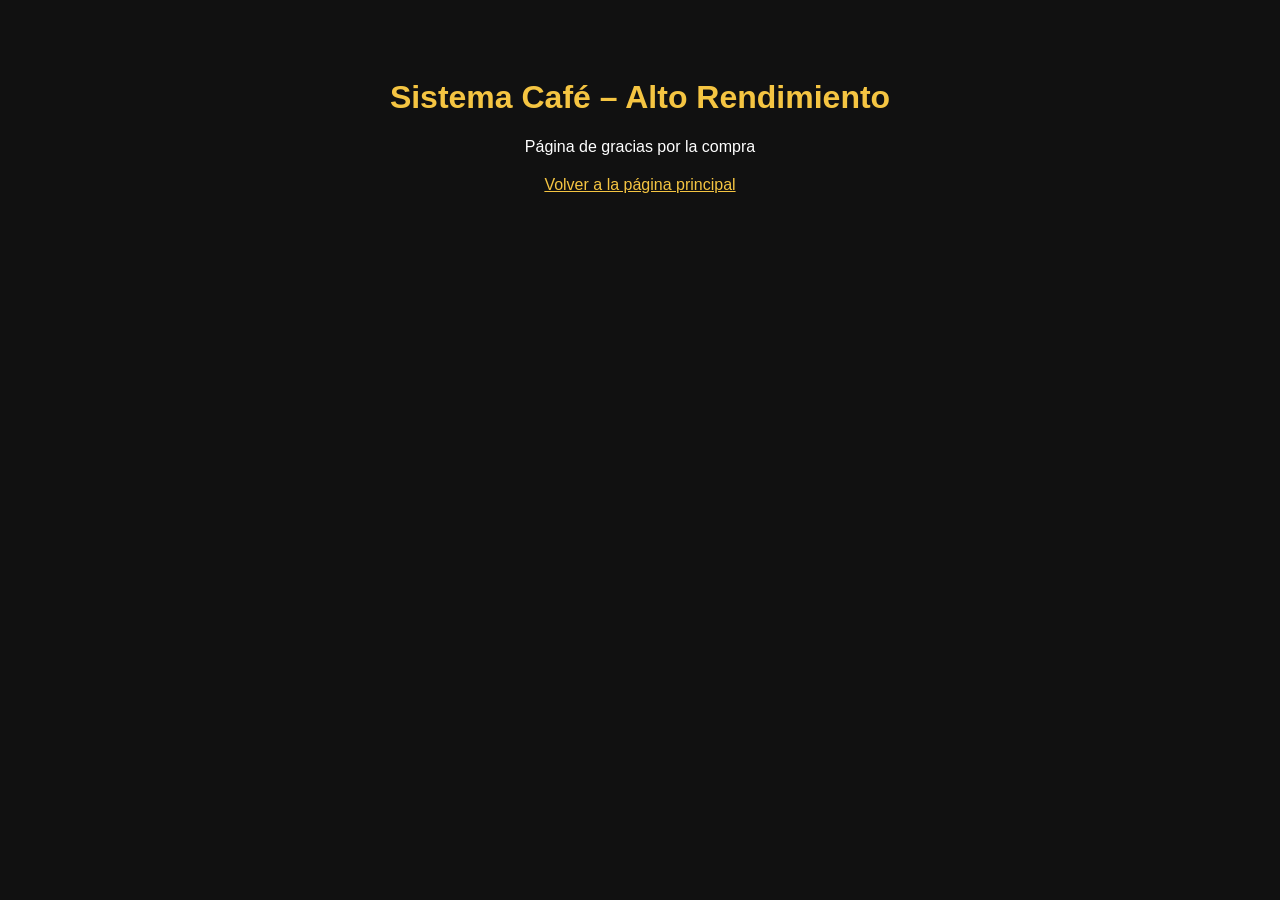
==== gracias/index.html @ 11a9e524 "Add files via upload" ====
<!DOCTYPE html>
<html lang="es">
<head>
<meta charset="UTF-8">
<title>Página de gracias por la compra</title>
<style>
body {
    font-family: Arial, sans-serif;
    background:#111;
    color:white;
    text-align:center;
    padding:50px;
}
h1 {
    color:#f5c542;
}
a {
    color:#f5c542;
    display:block;
    margin-top:20px;
}
</style>
</head>
<body>

<h1>Sistema Café – Alto Rendimiento</h1>
<p>Página de gracias por la compra</p>

<a href="/">Volver a la página principal</a>

</body>
</html>
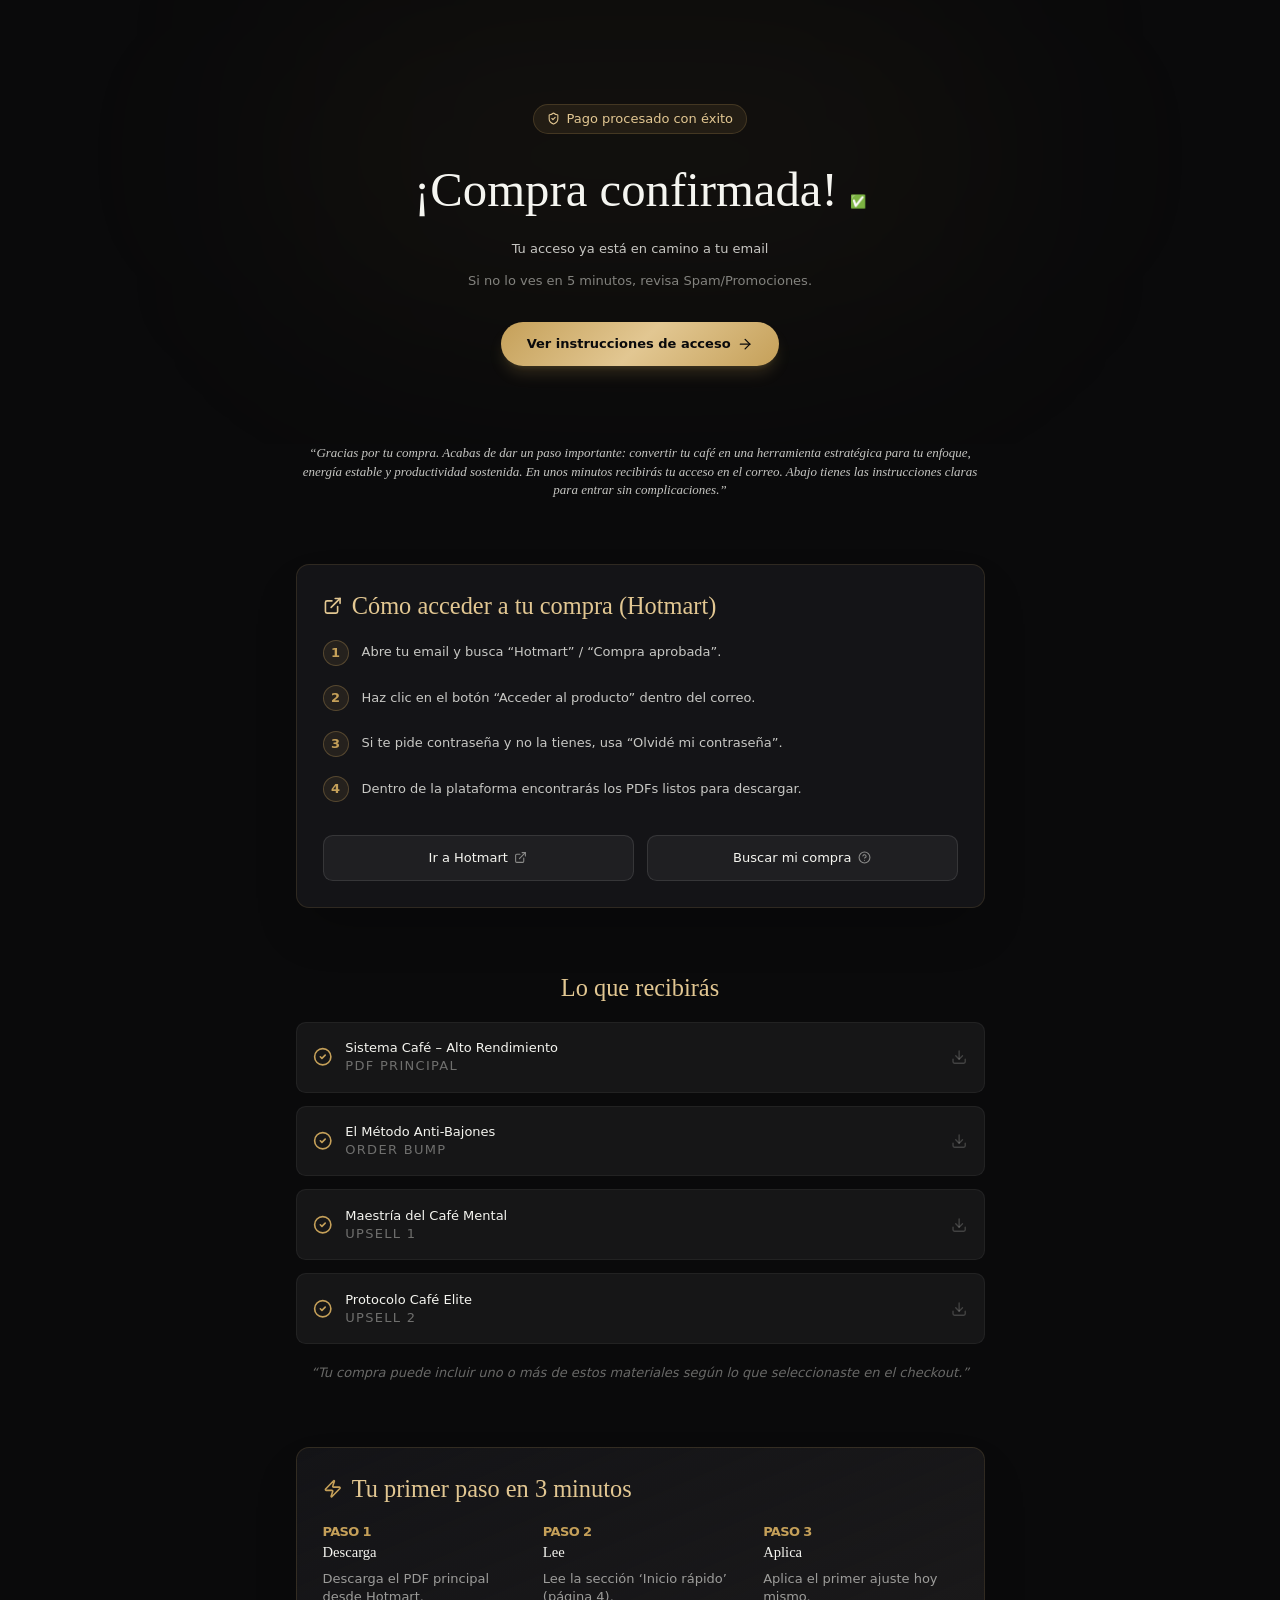
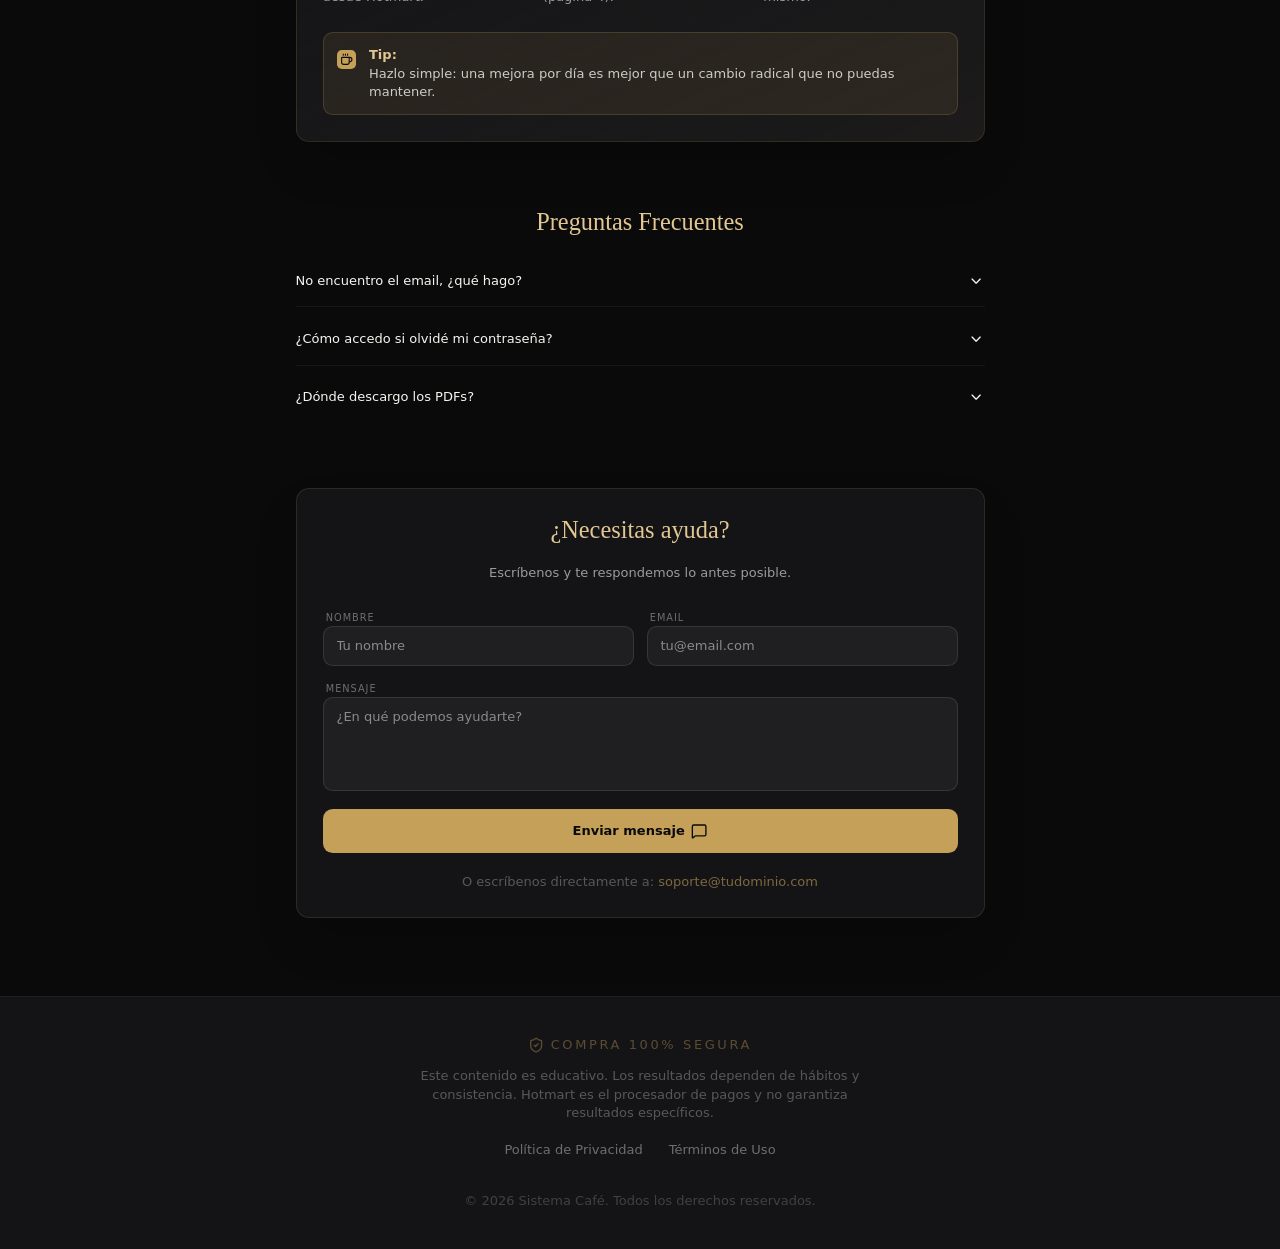
==== commit 151bcf7d: "Add files via upload" ====
--- a/gracias/index.html
+++ b/gracias/index.html
@@ -1,33 +1,21 @@
+<!DOCTYPE html>
+<!-- saved from url=(0039)https://thank-you-page-gold.vercel.app/ -->
+<html lang="es"><head><meta http-equiv="Content-Type" content="text/html; charset=UTF-8">
+    
+    <meta name="viewport" content="width=device-width, initial-scale=1.0">
+    <title>Gracias | Sistema Café</title>
+    <script type="module" crossorigin="" src="./assets/index.js"></script>
+    <link rel="stylesheet" crossorigin="" href="./assets/index.css">
+  <style id="atlite-style">
+            html, body, p, span, li, div, article, section {
+                font-size: 13px !important;
+                line-height: 140% !important;
+                font-family: inherit, sans-serif !important;
+            }
+        </style></head>
+  <body style="">
+    <div id="root"><div class="min-h-screen selection:bg-gold/30 selection:text-gold-light"><header class="relative pt-20 pb-16 md:pt-32 md:pb-24 overflow-hidden"><div class="absolute top-0 left-1/2 -translate-x-1/2 w-full max-w-4xl h-96 bg-gold/5 blur-[120px] rounded-full pointer-events-none"></div><div class="container mx-auto px-6 relative z-10 text-center"><div style="opacity: 1; transform: none;"><div class="inline-flex items-center gap-2 px-4 py-1.5 rounded-full bg-gold/10 border border-gold/20 text-gold-light text-sm font-medium mb-8"><svg xmlns="http://www.w3.org/2000/svg" width="24" height="24" viewBox="0 0 24 24" fill="none" stroke="currentColor" stroke-width="2" stroke-linecap="round" stroke-linejoin="round" class="lucide lucide-shield-check w-4 h-4" aria-hidden="true"><path d="M20 13c0 5-3.5 7.5-7.66 8.95a1 1 0 0 1-.67-.01C7.5 20.5 4 18 4 13V6a1 1 0 0 1 1-1c2 0 4.5-1.2 6.24-2.72a1.17 1.17 0 0 1 1.52 0C14.51 3.81 17 5 19 5a1 1 0 0 1 1 1z"></path><path d="m9 12 2 2 4-4"></path></svg>Pago procesado con éxito</div><h1 class="text-4xl md:text-6xl font-serif mb-6 leading-tight">¡Compra confirmada! <span class="text-gold-light">✅</span></h1><p class="text-xl md:text-2xl text-warm-white/80 mb-4 font-light max-w-2xl mx-auto">Tu acceso ya está en camino a tu email</p><p class="text-sm text-warm-white/50 mb-10">Si no lo ves en 5 minutos, revisa Spam/Promociones.</p><button class="gold-gradient text-dark font-bold px-8 py-4 rounded-full shadow-lg shadow-gold/20 hover:scale-105 transition-transform active:scale-95 flex items-center gap-2 mx-auto">Ver instrucciones de acceso<svg xmlns="http://www.w3.org/2000/svg" width="24" height="24" viewBox="0 0 24 24" fill="none" stroke="currentColor" stroke-width="2" stroke-linecap="round" stroke-linejoin="round" class="lucide lucide-arrow-right w-5 h-5" aria-hidden="true"><path d="M5 12h14"></path><path d="m12 5 7 7-7 7"></path></svg></button></div></div></header><main class="container mx-auto px-6 pb-24 space-y-20 max-w-4xl"><section class="text-center" style="opacity: 1;"><p class="text-lg md:text-xl text-warm-white/80 leading-relaxed italic font-serif">“Gracias por tu compra. Acabas de dar un paso importante: convertir tu café en una herramienta estratégica para tu enfoque, energía estable y productividad sostenida. En unos minutos recibirás tu acceso en el correo. Abajo tienes las instrucciones claras para entrar sin complicaciones.”</p></section><section id="acceso"><div class="bg-dark-card card-border rounded-2xl p-6 md:p-8 shadow-2xl "><h2 class="text-2xl md:text-3xl font-serif text-gold-light mb-6 flex items-center gap-3"><svg xmlns="http://www.w3.org/2000/svg" width="24" height="24" viewBox="0 0 24 24" fill="none" stroke="currentColor" stroke-width="2" stroke-linecap="round" stroke-linejoin="round" class="lucide lucide-external-link w-6 h-6" aria-hidden="true"><path d="M15 3h6v6"></path><path d="M10 14 21 3"></path><path d="M18 13v6a2 2 0 0 1-2 2H5a2 2 0 0 1-2-2V8a2 2 0 0 1 2-2h6"></path></svg>Cómo acceder a tu compra (Hotmart)</h2><div class="space-y-6 mb-10"><div class="flex gap-4"><div class="flex-shrink-0 w-8 h-8 rounded-full bg-gold/10 border border-gold/30 flex items-center justify-center text-gold font-bold text-sm">1</div><p class="text-warm-white/80 pt-1">Abre tu email y busca “Hotmart” / “Compra aprobada”.</p></div><div class="flex gap-4"><div class="flex-shrink-0 w-8 h-8 rounded-full bg-gold/10 border border-gold/30 flex items-center justify-center text-gold font-bold text-sm">2</div><p class="text-warm-white/80 pt-1">Haz clic en el botón “Acceder al producto” dentro del correo.</p></div><div class="flex gap-4"><div class="flex-shrink-0 w-8 h-8 rounded-full bg-gold/10 border border-gold/30 flex items-center justify-center text-gold font-bold text-sm">3</div><p class="text-warm-white/80 pt-1">Si te pide contraseña y no la tienes, usa “Olvidé mi contraseña”.</p></div><div class="flex gap-4"><div class="flex-shrink-0 w-8 h-8 rounded-full bg-gold/10 border border-gold/30 flex items-center justify-center text-gold font-bold text-sm">4</div><p class="text-warm-white/80 pt-1">Dentro de la plataforma encontrarás los PDFs listos para descargar.</p></div></div><div class="flex flex-col sm:flex-row gap-4"><a href="https://hotmart.com/" target="_blank" rel="noopener noreferrer" class="flex-1 bg-white/5 hover:bg-white/10 border border-white/10 py-4 rounded-xl text-center font-medium transition-colors flex items-center justify-center gap-2">Ir a Hotmart<svg xmlns="http://www.w3.org/2000/svg" width="24" height="24" viewBox="0 0 24 24" fill="none" stroke="currentColor" stroke-width="2" stroke-linecap="round" stroke-linejoin="round" class="lucide lucide-external-link w-4 h-4 opacity-50" aria-hidden="true"><path d="M15 3h6v6"></path><path d="M10 14 21 3"></path><path d="M18 13v6a2 2 0 0 1-2 2H5a2 2 0 0 1-2-2V8a2 2 0 0 1 2-2h6"></path></svg></a><a href="https://hotmart.com/es/support" target="_blank" rel="noopener noreferrer" class="flex-1 bg-white/5 hover:bg-white/10 border border-white/10 py-4 rounded-xl text-center font-medium transition-colors flex items-center justify-center gap-2">Buscar mi compra<svg xmlns="http://www.w3.org/2000/svg" width="24" height="24" viewBox="0 0 24 24" fill="none" stroke="currentColor" stroke-width="2" stroke-linecap="round" stroke-linejoin="round" class="lucide lucide-circle-question-mark w-4 h-4 opacity-50" aria-hidden="true"><circle cx="12" cy="12" r="10"></circle><path d="M9.09 9a3 3 0 0 1 5.83 1c0 2-3 3-3 3"></path><path d="M12 17h.01"></path></svg></a></div></div></section><section><h2 class="text-2xl md:text-3xl font-serif text-gold-light mb-6 text-center">Lo que recibirás</h2><div class="grid gap-4"><div class="flex items-center justify-between p-5 rounded-xl bg-white/5 border border-white/5" style="opacity: 0; transform: translateX(-20px);"><div class="flex items-center gap-4"><svg xmlns="http://www.w3.org/2000/svg" width="24" height="24" viewBox="0 0 24 24" fill="none" stroke="currentColor" stroke-width="2" stroke-linecap="round" stroke-linejoin="round" class="lucide lucide-circle-check w-6 h-6 text-gold" aria-hidden="true"><circle cx="12" cy="12" r="10"></circle><path d="m9 12 2 2 4-4"></path></svg><div><h4 class="font-medium">Sistema Café – Alto Rendimiento</h4><span class="text-xs text-warm-white/40 uppercase tracking-widest">PDF Principal</span></div></div><svg xmlns="http://www.w3.org/2000/svg" width="24" height="24" viewBox="0 0 24 24" fill="none" stroke="currentColor" stroke-width="2" stroke-linecap="round" stroke-linejoin="round" class="lucide lucide-download w-5 h-5 text-warm-white/20" aria-hidden="true"><path d="M12 15V3"></path><path d="M21 15v4a2 2 0 0 1-2 2H5a2 2 0 0 1-2-2v-4"></path><path d="m7 10 5 5 5-5"></path></svg></div><div class="flex items-center justify-between p-5 rounded-xl bg-white/5 border border-white/5" style="opacity: 0; transform: translateX(-20px);"><div class="flex items-center gap-4"><svg xmlns="http://www.w3.org/2000/svg" width="24" height="24" viewBox="0 0 24 24" fill="none" stroke="currentColor" stroke-width="2" stroke-linecap="round" stroke-linejoin="round" class="lucide lucide-circle-check w-6 h-6 text-gold" aria-hidden="true"><circle cx="12" cy="12" r="10"></circle><path d="m9 12 2 2 4-4"></path></svg><div><h4 class="font-medium">El Método Anti-Bajones</h4><span class="text-xs text-warm-white/40 uppercase tracking-widest">Order Bump</span></div></div><svg xmlns="http://www.w3.org/2000/svg" width="24" height="24" viewBox="0 0 24 24" fill="none" stroke="currentColor" stroke-width="2" stroke-linecap="round" stroke-linejoin="round" class="lucide lucide-download w-5 h-5 text-warm-white/20" aria-hidden="true"><path d="M12 15V3"></path><path d="M21 15v4a2 2 0 0 1-2 2H5a2 2 0 0 1-2-2v-4"></path><path d="m7 10 5 5 5-5"></path></svg></div><div class="flex items-center justify-between p-5 rounded-xl bg-white/5 border border-white/5" style="opacity: 0; transform: translateX(-20px);"><div class="flex items-center gap-4"><svg xmlns="http://www.w3.org/2000/svg" width="24" height="24" viewBox="0 0 24 24" fill="none" stroke="currentColor" stroke-width="2" stroke-linecap="round" stroke-linejoin="round" class="lucide lucide-circle-check w-6 h-6 text-gold" aria-hidden="true"><circle cx="12" cy="12" r="10"></circle><path d="m9 12 2 2 4-4"></path></svg><div><h4 class="font-medium">Maestría del Café Mental</h4><span class="text-xs text-warm-white/40 uppercase tracking-widest">Upsell 1</span></div></div><svg xmlns="http://www.w3.org/2000/svg" width="24" height="24" viewBox="0 0 24 24" fill="none" stroke="currentColor" stroke-width="2" stroke-linecap="round" stroke-linejoin="round" class="lucide lucide-download w-5 h-5 text-warm-white/20" aria-hidden="true"><path d="M12 15V3"></path><path d="M21 15v4a2 2 0 0 1-2 2H5a2 2 0 0 1-2-2v-4"></path><path d="m7 10 5 5 5-5"></path></svg></div><div class="flex items-center justify-between p-5 rounded-xl bg-white/5 border border-white/5" style="opacity: 0; transform: translateX(-20px);"><div class="flex items-center gap-4"><svg xmlns="http://www.w3.org/2000/svg" width="24" height="24" viewBox="0 0 24 24" fill="none" stroke="currentColor" stroke-width="2" stroke-linecap="round" stroke-linejoin="round" class="lucide lucide-circle-check w-6 h-6 text-gold" aria-hidden="true"><circle cx="12" cy="12" r="10"></circle><path d="m9 12 2 2 4-4"></path></svg><div><h4 class="font-medium">Protocolo Café Elite</h4><span class="text-xs text-warm-white/40 uppercase tracking-widest">Upsell 2</span></div></div><svg xmlns="http://www.w3.org/2000/svg" width="24" height="24" viewBox="0 0 24 24" fill="none" stroke="currentColor" stroke-width="2" stroke-linecap="round" stroke-linejoin="round" class="lucide lucide-download w-5 h-5 text-warm-white/20" aria-hidden="true"><path d="M12 15V3"></path><path d="M21 15v4a2 2 0 0 1-2 2H5a2 2 0 0 1-2-2v-4"></path><path d="m7 10 5 5 5-5"></path></svg></div></div><p class="mt-6 text-center text-sm text-warm-white/40 italic">“Tu compra puede incluir uno o más de estos materiales según lo que seleccionaste en el checkout.”</p></section><section><div class="bg-dark-card card-border rounded-2xl p-6 md:p-8 shadow-2xl border-gold/30 bg-gradient-to-br from-dark-card to-gold/5"><h2 class="text-2xl md:text-3xl font-serif text-gold-light mb-6 flex items-center gap-3"><svg xmlns="http://www.w3.org/2000/svg" width="24" height="24" viewBox="0 0 24 24" fill="none" stroke="currentColor" stroke-width="2" stroke-linecap="round" stroke-linejoin="round" class="lucide lucide-zap w-6 h-6 text-gold" aria-hidden="true"><path d="M4 14a1 1 0 0 1-.78-1.63l9.9-10.2a.5.5 0 0 1 .86.46l-1.92 6.02A1 1 0 0 0 13 10h7a1 1 0 0 1 .78 1.63l-9.9 10.2a.5.5 0 0 1-.86-.46l1.92-6.02A1 1 0 0 0 11 14z"></path></svg>Tu primer paso en 3 minutos</h2><div class="grid md:grid-cols-3 gap-8 mb-8"><div class="space-y-2"><span class="text-gold text-xs font-bold uppercase tracking-tighter">Paso 1</span><h4 class="text-lg font-serif">Descarga</h4><p class="text-sm text-warm-white/60 leading-relaxed">Descarga el PDF principal desde Hotmart.</p></div><div class="space-y-2"><span class="text-gold text-xs font-bold uppercase tracking-tighter">Paso 2</span><h4 class="text-lg font-serif">Lee</h4><p class="text-sm text-warm-white/60 leading-relaxed">Lee la sección ‘Inicio rápido’ (página 4).</p></div><div class="space-y-2"><span class="text-gold text-xs font-bold uppercase tracking-tighter">Paso 3</span><h4 class="text-lg font-serif">Aplica</h4><p class="text-sm text-warm-white/60 leading-relaxed">Aplica el primer ajuste hoy mismo.</p></div></div><div class="bg-gold/10 border border-gold/20 p-4 rounded-xl flex gap-4 items-start"><div class="bg-gold text-dark p-1 rounded-md mt-1"><svg xmlns="http://www.w3.org/2000/svg" width="24" height="24" viewBox="0 0 24 24" fill="none" stroke="currentColor" stroke-width="2" stroke-linecap="round" stroke-linejoin="round" class="lucide lucide-coffee w-4 h-4" aria-hidden="true"><path d="M10 2v2"></path><path d="M14 2v2"></path><path d="M16 8a1 1 0 0 1 1 1v8a4 4 0 0 1-4 4H7a4 4 0 0 1-4-4V9a1 1 0 0 1 1-1h14a4 4 0 1 1 0 8h-1"></path><path d="M6 2v2"></path></svg></div><div><span class="font-bold text-gold-light text-sm">Tip:</span><p class="text-sm text-warm-white/80">Hazlo simple: una mejora por día es mejor que un cambio radical que no puedas mantener.</p></div></div></div></section><section><h2 class="text-2xl md:text-3xl font-serif text-gold-light mb-6 text-center">Preguntas Frecuentes</h2><div class="space-y-2"><div class="border-b border-white/5 last:border-0"><button class="w-full py-5 flex justify-between items-center text-left hover:text-gold transition-colors"><span class="font-medium pr-4">No encuentro el email, ¿qué hago?</span><svg xmlns="http://www.w3.org/2000/svg" width="24" height="24" viewBox="0 0 24 24" fill="none" stroke="currentColor" stroke-width="2" stroke-linecap="round" stroke-linejoin="round" class="lucide lucide-chevron-down w-5 h-5 transition-transform duration-300" aria-hidden="true"><path d="m6 9 6 6 6-6"></path></svg></button></div><div class="border-b border-white/5 last:border-0"><button class="w-full py-5 flex justify-between items-center text-left hover:text-gold transition-colors"><span class="font-medium pr-4">¿Cómo accedo si olvidé mi contraseña?</span><svg xmlns="http://www.w3.org/2000/svg" width="24" height="24" viewBox="0 0 24 24" fill="none" stroke="currentColor" stroke-width="2" stroke-linecap="round" stroke-linejoin="round" class="lucide lucide-chevron-down w-5 h-5 transition-transform duration-300" aria-hidden="true"><path d="m6 9 6 6 6-6"></path></svg></button></div><div class="border-b border-white/5 last:border-0"><button class="w-full py-5 flex justify-between items-center text-left hover:text-gold transition-colors"><span class="font-medium pr-4">¿Dónde descargo los PDFs?</span><svg xmlns="http://www.w3.org/2000/svg" width="24" height="24" viewBox="0 0 24 24" fill="none" stroke="currentColor" stroke-width="2" stroke-linecap="round" stroke-linejoin="round" class="lucide lucide-chevron-down w-5 h-5 transition-transform duration-300" aria-hidden="true"><path d="m6 9 6 6 6-6"></path></svg></button></div></div></section><section><div class="bg-dark-card card-border rounded-2xl p-6 md:p-8 shadow-2xl "><div class="text-center mb-8"><h2 class="text-2xl md:text-3xl font-serif text-gold-light mb-6 ">¿Necesitas ayuda?</h2><p class="text-warm-white/60">Escríbenos y te respondemos lo antes posible.</p></div><form class="space-y-4"><div class="grid sm:grid-cols-2 gap-4"><div class="space-y-2"><label class="text-xs uppercase tracking-widest text-warm-white/40 ml-1">Nombre</label><input required="" placeholder="Tu nombre" class="w-full bg-white/5 border border-white/10 rounded-xl px-4 py-3 focus:outline-none focus:border-gold/50 transition-colors" type="text"></div><div class="space-y-2"><label class="text-xs uppercase tracking-widest text-warm-white/40 ml-1">Email</label><input required="" placeholder="tu@email.com" class="w-full bg-white/5 border border-white/10 rounded-xl px-4 py-3 focus:outline-none focus:border-gold/50 transition-colors" type="email"></div></div><div class="space-y-2"><label class="text-xs uppercase tracking-widest text-warm-white/40 ml-1">Mensaje</label><textarea required="" rows="4" placeholder="¿En qué podemos ayudarte?" class="w-full bg-white/5 border border-white/10 rounded-xl px-4 py-3 focus:outline-none focus:border-gold/50 transition-colors resize-none"></textarea></div><button class="w-full bg-gold hover:bg-gold-light text-dark font-bold py-4 rounded-xl transition-all disabled:opacity-50 flex items-center justify-center gap-2">Enviar mensaje<svg xmlns="http://www.w3.org/2000/svg" width="24" height="24" viewBox="0 0 24 24" fill="none" stroke="currentColor" stroke-width="2" stroke-linecap="round" stroke-linejoin="round" class="lucide lucide-message-square w-5 h-5" aria-hidden="true"><path d="M22 17a2 2 0 0 1-2 2H6.828a2 2 0 0 0-1.414.586l-2.202 2.202A.71.71 0 0 1 2 21.286V5a2 2 0 0 1 2-2h16a2 2 0 0 1 2 2z"></path></svg></button><p class="text-center text-xs text-warm-white/30 pt-2">O escríbenos directamente a: <span class="text-gold/60">soporte@tudominio.com</span></p></form></div></section></main><footer class="bg-dark-card border-t border-white/5 py-12"><div class="container mx-auto px-6 text-center space-y-6"><div class="flex items-center justify-center gap-2 text-gold/40 mb-4"><svg xmlns="http://www.w3.org/2000/svg" width="24" height="24" viewBox="0 0 24 24" fill="none" stroke="currentColor" stroke-width="2" stroke-linecap="round" stroke-linejoin="round" class="lucide lucide-shield-check w-5 h-5" aria-hidden="true"><path d="M20 13c0 5-3.5 7.5-7.66 8.95a1 1 0 0 1-.67-.01C7.5 20.5 4 18 4 13V6a1 1 0 0 1 1-1c2 0 4.5-1.2 6.24-2.72a1.17 1.17 0 0 1 1.52 0C14.51 3.81 17 5 19 5a1 1 0 0 1 1 1z"></path><path d="m9 12 2 2 4-4"></path></svg><span class="text-xs uppercase tracking-[0.2em] font-medium">Compra 100% Segura</span></div><p class="text-xs text-warm-white/30 max-w-xl mx-auto leading-relaxed">Este contenido es educativo. Los resultados dependen de hábitos y consistencia. Hotmart es el procesador de pagos y no garantiza resultados específicos.</p><div class="flex justify-center gap-8 text-xs font-medium text-warm-white/40"><a href="https://thank-you-page-gold.vercel.app/#" class="hover:text-gold transition-colors">Política de Privacidad</a><a href="https://thank-you-page-gold.vercel.app/#" class="hover:text-gold transition-colors">Términos de Uso</a></div><p class="text-[10px] text-warm-white/20 pt-4">© 2026 Sistema Café. Todos los derechos reservados.</p></div></footer></div></div>
+  
 
-<!DOCTYPE html>
-<html lang="es">
-<head>
-<meta charset="UTF-8">
-<title>Página de gracias por la compra</title>
-<style>
-body {
-    font-family: Arial, sans-serif;
-    background:#111;
-    color:white;
-    text-align:center;
-    padding:50px;
-}
-h1 {
-    color:#f5c542;
-}
-a {
-    color:#f5c542;
-    display:block;
-    margin-top:20px;
-}
-</style>
-</head>
-<body>
 
-<h1>Sistema Café – Alto Rendimiento</h1>
-<p>Página de gracias por la compra</p>
-
-<a href="/">Volver a la página principal</a>
-
-</body>
-</html>
+</body></html>
--- a/gracias/assets/index.css
+++ b/gracias/assets/index.css
@@ -0,0 +1 @@
+/*! tailwindcss v4.2.1 | MIT License | https://tailwindcss.com */@layer properties{@supports (((-webkit-hyphens:none)) and (not (margin-trim:inline))) or ((-moz-orient:inline) and (not (color:rgb(from red r g b)))){*,:before,:after,::backdrop{--tw-translate-x:0;--tw-translate-y:0;--tw-translate-z:0;--tw-space-y-reverse:0;--tw-border-style:solid;--tw-gradient-position:initial;--tw-gradient-from:#0000;--tw-gradient-via:#0000;--tw-gradient-to:#0000;--tw-gradient-stops:initial;--tw-gradient-via-stops:initial;--tw-gradient-from-position:0%;--tw-gradient-via-position:50%;--tw-gradient-to-position:100%;--tw-leading:initial;--tw-font-weight:initial;--tw-tracking:initial;--tw-shadow:0 0 #0000;--tw-shadow-color:initial;--tw-shadow-alpha:100%;--tw-inset-shadow:0 0 #0000;--tw-inset-shadow-color:initial;--tw-inset-shadow-alpha:100%;--tw-ring-color:initial;--tw-ring-shadow:0 0 #0000;--tw-inset-ring-color:initial;--tw-inset-ring-shadow:0 0 #0000;--tw-ring-inset:initial;--tw-ring-offset-width:0px;--tw-ring-offset-color:#fff;--tw-ring-offset-shadow:0 0 #0000;--tw-blur:initial;--tw-brightness:initial;--tw-contrast:initial;--tw-grayscale:initial;--tw-hue-rotate:initial;--tw-invert:initial;--tw-opacity:initial;--tw-saturate:initial;--tw-sepia:initial;--tw-drop-shadow:initial;--tw-drop-shadow-color:initial;--tw-drop-shadow-alpha:100%;--tw-drop-shadow-size:initial;--tw-backdrop-blur:initial;--tw-backdrop-brightness:initial;--tw-backdrop-contrast:initial;--tw-backdrop-grayscale:initial;--tw-backdrop-hue-rotate:initial;--tw-backdrop-invert:initial;--tw-backdrop-opacity:initial;--tw-backdrop-saturate:initial;--tw-backdrop-sepia:initial;--tw-duration:initial;--tw-scale-x:1;--tw-scale-y:1;--tw-scale-z:1}}}@layer theme{:root,:host{--font-sans:"ui-sans-serif", "system-ui", "-apple-system", "BlinkMacSystemFont", "Segoe UI", "Roboto", "Helvetica Neue", "Arial", "Noto Sans", sans-serif;--font-serif:"ui-serif", "Georgia", "Cambria", "Times New Roman", "Times", serif;--font-mono:ui-monospace, SFMono-Regular, Menlo, Monaco, Consolas, "Liberation Mono", "Courier New", monospace;--color-white:#fff;--spacing:.25rem;--container-xl:36rem;--container-2xl:42rem;--container-4xl:56rem;--text-xs:.75rem;--text-xs--line-height:calc(1 / .75);--text-sm:.875rem;--text-sm--line-height:calc(1.25 / .875);--text-lg:1.125rem;--text-lg--line-height:calc(1.75 / 1.125);--text-xl:1.25rem;--text-xl--line-height:calc(1.75 / 1.25);--text-2xl:1.5rem;--text-2xl--line-height:calc(2 / 1.5);--text-3xl:1.875rem;--text-3xl--line-height: 1.2 ;--text-4xl:2.25rem;--text-4xl--line-height:calc(2.5 / 2.25);--text-6xl:3.75rem;--text-6xl--line-height:1;--font-weight-light:300;--font-weight-medium:500;--font-weight-bold:700;--tracking-tighter:-.05em;--tracking-widest:.1em;--leading-tight:1.25;--leading-relaxed:1.625;--radius-md:.375rem;--radius-xl:.75rem;--radius-2xl:1rem;--blur-xl:24px;--default-transition-duration:.15s;--default-transition-timing-function:cubic-bezier(.4, 0, .2, 1);--default-font-family:var(--font-sans);--default-mono-font-family:var(--font-mono);--color-gold:#c5a059;--color-gold-light:#e2c792;--color-dark:#0a0a0b;--color-dark-card:#141417;--color-warm-white:#f5f5f0}}@layer base{*,:after,:before,::backdrop{box-sizing:border-box;border:0 solid;margin:0;padding:0}::file-selector-button{box-sizing:border-box;border:0 solid;margin:0;padding:0}html,:host{-webkit-text-size-adjust:100%;-moz-tab-size:4;tab-size:4;line-height:1.5;font-family:var(--default-font-family,ui-sans-serif, system-ui, sans-serif, "Apple Color Emoji", "Segoe UI Emoji", "Segoe UI Symbol", "Noto Color Emoji");font-feature-settings:var(--default-font-feature-settings,normal);font-variation-settings:var(--default-font-variation-settings,normal);-webkit-tap-highlight-color:transparent}hr{height:0;color:inherit;border-top-width:1px}abbr:where([title]){-webkit-text-decoration:underline dotted;text-decoration:underline dotted}h1,h2,h3,h4,h5,h6{font-size:inherit;font-weight:inherit}a{color:inherit;-webkit-text-decoration:inherit;text-decoration:inherit}b,strong{font-weight:bolder}code,kbd,samp,pre{font-family:var(--default-mono-font-family,ui-monospace, SFMono-Regular, Menlo, Monaco, Consolas, "Liberation Mono", "Courier New", monospace);font-feature-settings:var(--default-mono-font-feature-settings,normal);font-variation-settings:var(--default-mono-font-variation-settings,normal);font-size:1em}small{font-size:80%}sub,sup{vertical-align:baseline;font-size:75%;line-height:0;position:relative}sub{bottom:-.25em}sup{top:-.5em}table{text-indent:0;border-color:inherit;border-collapse:collapse}:-moz-focusring{outline:auto}progress{vertical-align:baseline}summary{display:list-item}ol,ul,menu{list-style:none}img,svg,video,canvas,audio,iframe,embed,object{vertical-align:middle;display:block}img,video{max-width:100%;height:auto}button,input,select,optgroup,textarea{font:inherit;font-feature-settings:inherit;font-variation-settings:inherit;letter-spacing:inherit;color:inherit;opacity:1;background-color:#0000;border-radius:0}::file-selector-button{font:inherit;font-feature-settings:inherit;font-variation-settings:inherit;letter-spacing:inherit;color:inherit;opacity:1;background-color:#0000;border-radius:0}:where(select:is([multiple],[size])) optgroup{font-weight:bolder}:where(select:is([multiple],[size])) optgroup option{padding-inline-start:20px}::file-selector-button{margin-inline-end:4px}::placeholder{opacity:1}@supports (not ((-webkit-appearance:-apple-pay-button))) or (contain-intrinsic-size:1px){::placeholder{color:currentColor}@supports (color:color-mix(in lab,red,red)){::placeholder{color:color-mix(in oklab,currentcolor 50%,transparent)}}}textarea{resize:vertical}::-webkit-search-decoration{-webkit-appearance:none}::-webkit-date-and-time-value{min-height:1lh;text-align:inherit}::-webkit-datetime-edit{display:inline-flex}::-webkit-datetime-edit-fields-wrapper{padding:0}::-webkit-datetime-edit{padding-block:0}::-webkit-datetime-edit-year-field{padding-block:0}::-webkit-datetime-edit-month-field{padding-block:0}::-webkit-datetime-edit-day-field{padding-block:0}::-webkit-datetime-edit-hour-field{padding-block:0}::-webkit-datetime-edit-minute-field{padding-block:0}::-webkit-datetime-edit-second-field{padding-block:0}::-webkit-datetime-edit-millisecond-field{padding-block:0}::-webkit-datetime-edit-meridiem-field{padding-block:0}::-webkit-calendar-picker-indicator{line-height:1}:-moz-ui-invalid{box-shadow:none}button,input:where([type=button],[type=reset],[type=submit]){-webkit-appearance:button;-moz-appearance:button;appearance:button}::file-selector-button{-webkit-appearance:button;-moz-appearance:button;appearance:button}::-webkit-inner-spin-button{height:auto}::-webkit-outer-spin-button{height:auto}[hidden]:where(:not([hidden=until-found])){display:none!important}body{background-color:var(--color-dark);font-family:var(--font-sans);color:var(--color-warm-white);-webkit-font-smoothing:antialiased;-moz-osx-font-smoothing:grayscale}}@layer components;@layer utilities{.pointer-events-none{pointer-events:none}.absolute{position:absolute}.fixed{position:fixed}.relative{position:relative}.top-0{top:calc(var(--spacing) * 0)}.right-0{right:calc(var(--spacing) * 0)}.bottom-0{bottom:calc(var(--spacing) * 0)}.left-0{left:calc(var(--spacing) * 0)}.left-1\/2{left:50%}.z-10{z-index:10}.z-50{z-index:50}.container{width:100%}@media(min-width:40rem){.container{max-width:40rem}}@media(min-width:48rem){.container{max-width:48rem}}@media(min-width:64rem){.container{max-width:64rem}}@media(min-width:80rem){.container{max-width:80rem}}@media(min-width:96rem){.container{max-width:96rem}}.mx-auto{margin-inline:auto}.mt-1{margin-top:calc(var(--spacing) * 1)}.mt-6{margin-top:calc(var(--spacing) * 6)}.mb-2{margin-bottom:calc(var(--spacing) * 2)}.mb-4{margin-bottom:calc(var(--spacing) * 4)}.mb-6{margin-bottom:calc(var(--spacing) * 6)}.mb-8{margin-bottom:calc(var(--spacing) * 8)}.mb-10{margin-bottom:calc(var(--spacing) * 10)}.ml-1{margin-left:calc(var(--spacing) * 1)}.flex{display:flex}.grid{display:grid}.inline-flex{display:inline-flex}.h-4{height:calc(var(--spacing) * 4)}.h-5{height:calc(var(--spacing) * 5)}.h-6{height:calc(var(--spacing) * 6)}.h-8{height:calc(var(--spacing) * 8)}.h-16{height:calc(var(--spacing) * 16)}.h-96{height:calc(var(--spacing) * 96)}.min-h-screen{min-height:100vh}.w-4{width:calc(var(--spacing) * 4)}.w-5{width:calc(var(--spacing) * 5)}.w-6{width:calc(var(--spacing) * 6)}.w-8{width:calc(var(--spacing) * 8)}.w-16{width:calc(var(--spacing) * 16)}.w-full{width:100%}.max-w-2xl{max-width:var(--container-2xl)}.max-w-4xl{max-width:var(--container-4xl)}.max-w-xl{max-width:var(--container-xl)}.flex-1{flex:1}.flex-shrink-0{flex-shrink:0}.-translate-x-1\/2{--tw-translate-x: -50% ;translate:var(--tw-translate-x) var(--tw-translate-y)}.rotate-180{rotate:180deg}.resize-none{resize:none}.flex-col{flex-direction:column}.items-center{align-items:center}.items-start{align-items:flex-start}.justify-between{justify-content:space-between}.justify-center{justify-content:center}.gap-2{gap:calc(var(--spacing) * 2)}.gap-3{gap:calc(var(--spacing) * 3)}.gap-4{gap:calc(var(--spacing) * 4)}.gap-8{gap:calc(var(--spacing) * 8)}:where(.space-y-2>:not(:last-child)){--tw-space-y-reverse:0;margin-block-start:calc(calc(var(--spacing) * 2) * var(--tw-space-y-reverse));margin-block-end:calc(calc(var(--spacing) * 2) * calc(1 - var(--tw-space-y-reverse)))}:where(.space-y-4>:not(:last-child)){--tw-space-y-reverse:0;margin-block-start:calc(calc(var(--spacing) * 4) * var(--tw-space-y-reverse));margin-block-end:calc(calc(var(--spacing) * 4) * calc(1 - var(--tw-space-y-reverse)))}:where(.space-y-6>:not(:last-child)){--tw-space-y-reverse:0;margin-block-start:calc(calc(var(--spacing) * 6) * var(--tw-space-y-reverse));margin-block-end:calc(calc(var(--spacing) * 6) * calc(1 - var(--tw-space-y-reverse)))}:where(.space-y-20>:not(:last-child)){--tw-space-y-reverse:0;margin-block-start:calc(calc(var(--spacing) * 20) * var(--tw-space-y-reverse));margin-block-end:calc(calc(var(--spacing) * 20) * calc(1 - var(--tw-space-y-reverse)))}.overflow-hidden{overflow:hidden}.rounded-2xl{border-radius:var(--radius-2xl)}.rounded-full{border-radius:3.40282e38px}.rounded-md{border-radius:var(--radius-md)}.rounded-xl{border-radius:var(--radius-xl)}.border{border-style:var(--tw-border-style);border-width:1px}.border-t{border-top-style:var(--tw-border-style);border-top-width:1px}.border-b{border-bottom-style:var(--tw-border-style);border-bottom-width:1px}.border-gold\/20{border-color:#c5a05933}@supports (color:color-mix(in lab,red,red)){.border-gold\/20{border-color:color-mix(in oklab,var(--color-gold) 20%,transparent)}}.border-gold\/30{border-color:#c5a0594d}@supports (color:color-mix(in lab,red,red)){.border-gold\/30{border-color:color-mix(in oklab,var(--color-gold) 30%,transparent)}}.border-white\/5{border-color:#ffffff0d}@supports (color:color-mix(in lab,red,red)){.border-white\/5{border-color:color-mix(in oklab,var(--color-white) 5%,transparent)}}.border-white\/10{border-color:#ffffff1a}@supports (color:color-mix(in lab,red,red)){.border-white\/10{border-color:color-mix(in oklab,var(--color-white) 10%,transparent)}}.bg-dark-card{background-color:var(--color-dark-card)}.bg-dark-card\/90{background-color:#141417e6}@supports (color:color-mix(in lab,red,red)){.bg-dark-card\/90{background-color:color-mix(in oklab,var(--color-dark-card) 90%,transparent)}}.bg-gold{background-color:var(--color-gold)}.bg-gold\/5{background-color:#c5a0590d}@supports (color:color-mix(in lab,red,red)){.bg-gold\/5{background-color:color-mix(in oklab,var(--color-gold) 5%,transparent)}}.bg-gold\/10{background-color:#c5a0591a}@supports (color:color-mix(in lab,red,red)){.bg-gold\/10{background-color:color-mix(in oklab,var(--color-gold) 10%,transparent)}}.bg-gold\/20{background-color:#c5a05933}@supports (color:color-mix(in lab,red,red)){.bg-gold\/20{background-color:color-mix(in oklab,var(--color-gold) 20%,transparent)}}.bg-white\/5{background-color:#ffffff0d}@supports (color:color-mix(in lab,red,red)){.bg-white\/5{background-color:color-mix(in oklab,var(--color-white) 5%,transparent)}}.bg-gradient-to-br{--tw-gradient-position:to bottom right in oklab;background-image:linear-gradient(var(--tw-gradient-stops))}.from-dark-card{--tw-gradient-from:var(--color-dark-card);--tw-gradient-stops:var(--tw-gradient-via-stops,var(--tw-gradient-position), var(--tw-gradient-from) var(--tw-gradient-from-position), var(--tw-gradient-to) var(--tw-gradient-to-position))}.to-gold\/5{--tw-gradient-to:#c5a0590d}@supports (color:color-mix(in lab,red,red)){.to-gold\/5{--tw-gradient-to:color-mix(in oklab, var(--color-gold) 5%, transparent)}}.to-gold\/5{--tw-gradient-stops:var(--tw-gradient-via-stops,var(--tw-gradient-position), var(--tw-gradient-from) var(--tw-gradient-from-position), var(--tw-gradient-to) var(--tw-gradient-to-position))}.p-1{padding:calc(var(--spacing) * 1)}.p-3{padding:calc(var(--spacing) * 3)}.p-4{padding:calc(var(--spacing) * 4)}.p-5{padding:calc(var(--spacing) * 5)}.p-6{padding:calc(var(--spacing) * 6)}.px-4{padding-inline:calc(var(--spacing) * 4)}.px-6{padding-inline:calc(var(--spacing) * 6)}.px-8{padding-inline:calc(var(--spacing) * 8)}.py-1\.5{padding-block:calc(var(--spacing) * 1.5)}.py-2\.5{padding-block:calc(var(--spacing) * 2.5)}.py-3{padding-block:calc(var(--spacing) * 3)}.py-4{padding-block:calc(var(--spacing) * 4)}.py-5{padding-block:calc(var(--spacing) * 5)}.py-10{padding-block:calc(var(--spacing) * 10)}.py-12{padding-block:calc(var(--spacing) * 12)}.pt-1{padding-top:calc(var(--spacing) * 1)}.pt-2{padding-top:calc(var(--spacing) * 2)}.pt-4{padding-top:calc(var(--spacing) * 4)}.pt-20{padding-top:calc(var(--spacing) * 20)}.pr-4{padding-right:calc(var(--spacing) * 4)}.pb-5{padding-bottom:calc(var(--spacing) * 5)}.pb-16{padding-bottom:calc(var(--spacing) * 16)}.pb-24{padding-bottom:calc(var(--spacing) * 24)}.pl-2{padding-left:calc(var(--spacing) * 2)}.text-center{text-align:center}.text-left{text-align:left}.font-serif{font-family:var(--font-serif)}.text-2xl{font-size:var(--text-2xl);line-height:var(--tw-leading,var(--text-2xl--line-height))}.text-4xl{font-size:var(--text-4xl);line-height:var(--tw-leading,var(--text-4xl--line-height))}.text-lg{font-size:var(--text-lg);line-height:var(--tw-leading,var(--text-lg--line-height))}.text-sm{font-size:var(--text-sm);line-height:var(--tw-leading,var(--text-sm--line-height))}.text-xl{font-size:var(--text-xl);line-height:var(--tw-leading,var(--text-xl--line-height))}.text-xs{font-size:var(--text-xs);line-height:var(--tw-leading,var(--text-xs--line-height))}.text-\[10px\]{font-size:10px}.leading-relaxed{--tw-leading:var(--leading-relaxed);line-height:var(--leading-relaxed)}.leading-tight{--tw-leading:var(--leading-tight);line-height:var(--leading-tight)}.font-bold{--tw-font-weight:var(--font-weight-bold);font-weight:var(--font-weight-bold)}.font-light{--tw-font-weight:var(--font-weight-light);font-weight:var(--font-weight-light)}.font-medium{--tw-font-weight:var(--font-weight-medium);font-weight:var(--font-weight-medium)}.tracking-\[0\.2em\]{--tw-tracking:.2em;letter-spacing:.2em}.tracking-tighter{--tw-tracking:var(--tracking-tighter);letter-spacing:var(--tracking-tighter)}.tracking-widest{--tw-tracking:var(--tracking-widest);letter-spacing:var(--tracking-widest)}.text-dark{color:var(--color-dark)}.text-gold{color:var(--color-gold)}.text-gold-light{color:var(--color-gold-light)}.text-gold\/40{color:#c5a05966}@supports (color:color-mix(in lab,red,red)){.text-gold\/40{color:color-mix(in oklab,var(--color-gold) 40%,transparent)}}.text-gold\/60{color:#c5a05999}@supports (color:color-mix(in lab,red,red)){.text-gold\/60{color:color-mix(in oklab,var(--color-gold) 60%,transparent)}}.text-warm-white\/20{color:#f5f5f033}@supports (color:color-mix(in lab,red,red)){.text-warm-white\/20{color:color-mix(in oklab,var(--color-warm-white) 20%,transparent)}}.text-warm-white\/30{color:#f5f5f04d}@supports (color:color-mix(in lab,red,red)){.text-warm-white\/30{color:color-mix(in oklab,var(--color-warm-white) 30%,transparent)}}.text-warm-white\/40{color:#f5f5f066}@supports (color:color-mix(in lab,red,red)){.text-warm-white\/40{color:color-mix(in oklab,var(--color-warm-white) 40%,transparent)}}.text-warm-white\/50{color:#f5f5f080}@supports (color:color-mix(in lab,red,red)){.text-warm-white\/50{color:color-mix(in oklab,var(--color-warm-white) 50%,transparent)}}.text-warm-white\/60{color:#f5f5f099}@supports (color:color-mix(in lab,red,red)){.text-warm-white\/60{color:color-mix(in oklab,var(--color-warm-white) 60%,transparent)}}.text-warm-white\/70{color:#f5f5f0b3}@supports (color:color-mix(in lab,red,red)){.text-warm-white\/70{color:color-mix(in oklab,var(--color-warm-white) 70%,transparent)}}.text-warm-white\/80{color:#f5f5f0cc}@supports (color:color-mix(in lab,red,red)){.text-warm-white\/80{color:color-mix(in oklab,var(--color-warm-white) 80%,transparent)}}.uppercase{text-transform:uppercase}.italic{font-style:italic}.opacity-50{opacity:.5}.shadow-2xl{--tw-shadow:0 25px 50px -12px var(--tw-shadow-color,#00000040);box-shadow:var(--tw-inset-shadow),var(--tw-inset-ring-shadow),var(--tw-ring-offset-shadow),var(--tw-ring-shadow),var(--tw-shadow)}.shadow-lg{--tw-shadow:0 10px 15px -3px var(--tw-shadow-color,#0000001a), 0 4px 6px -4px var(--tw-shadow-color,#0000001a);box-shadow:var(--tw-inset-shadow),var(--tw-inset-ring-shadow),var(--tw-ring-offset-shadow),var(--tw-ring-shadow),var(--tw-shadow)}.shadow-gold\/10{--tw-shadow-color:#c5a0591a}@supports (color:color-mix(in lab,red,red)){.shadow-gold\/10{--tw-shadow-color:color-mix(in oklab, color-mix(in oklab, var(--color-gold) 10%, transparent) var(--tw-shadow-alpha), transparent)}}.shadow-gold\/20{--tw-shadow-color:#c5a05933}@supports (color:color-mix(in lab,red,red)){.shadow-gold\/20{--tw-shadow-color:color-mix(in oklab, color-mix(in oklab, var(--color-gold) 20%, transparent) var(--tw-shadow-alpha), transparent)}}.blur-\[120px\]{--tw-blur:blur(120px);filter:var(--tw-blur,) var(--tw-brightness,) var(--tw-contrast,) var(--tw-grayscale,) var(--tw-hue-rotate,) var(--tw-invert,) var(--tw-saturate,) var(--tw-sepia,) var(--tw-drop-shadow,)}.backdrop-blur-xl{--tw-backdrop-blur:blur(var(--blur-xl));-webkit-backdrop-filter:var(--tw-backdrop-blur,) var(--tw-backdrop-brightness,) var(--tw-backdrop-contrast,) var(--tw-backdrop-grayscale,) var(--tw-backdrop-hue-rotate,) var(--tw-backdrop-invert,) var(--tw-backdrop-opacity,) var(--tw-backdrop-saturate,) var(--tw-backdrop-sepia,);backdrop-filter:var(--tw-backdrop-blur,) var(--tw-backdrop-brightness,) var(--tw-backdrop-contrast,) var(--tw-backdrop-grayscale,) var(--tw-backdrop-hue-rotate,) var(--tw-backdrop-invert,) var(--tw-backdrop-opacity,) var(--tw-backdrop-saturate,) var(--tw-backdrop-sepia,)}.transition{transition-property:color,background-color,border-color,outline-color,text-decoration-color,fill,stroke,--tw-gradient-from,--tw-gradient-via,--tw-gradient-to,opacity,box-shadow,transform,translate,scale,rotate,filter,-webkit-backdrop-filter,backdrop-filter,display,content-visibility,overlay,pointer-events;transition-timing-function:var(--tw-ease,var(--default-transition-timing-function));transition-duration:var(--tw-duration,var(--default-transition-duration))}.transition-all{transition-property:all;transition-timing-function:var(--tw-ease,var(--default-transition-timing-function));transition-duration:var(--tw-duration,var(--default-transition-duration))}.transition-colors{transition-property:color,background-color,border-color,outline-color,text-decoration-color,fill,stroke,--tw-gradient-from,--tw-gradient-via,--tw-gradient-to;transition-timing-function:var(--tw-ease,var(--default-transition-timing-function));transition-duration:var(--tw-duration,var(--default-transition-duration))}.transition-transform{transition-property:transform,translate,scale,rotate;transition-timing-function:var(--tw-ease,var(--default-transition-timing-function));transition-duration:var(--tw-duration,var(--default-transition-duration))}.duration-300{--tw-duration:.3s;transition-duration:.3s}.selection\:bg-gold\/30 ::selection{background-color:#c5a0594d}@supports (color:color-mix(in lab,red,red)){.selection\:bg-gold\/30 ::selection{background-color:color-mix(in oklab,var(--color-gold) 30%,transparent)}}.selection\:bg-gold\/30::selection{background-color:#c5a0594d}@supports (color:color-mix(in lab,red,red)){.selection\:bg-gold\/30::selection{background-color:color-mix(in oklab,var(--color-gold) 30%,transparent)}}.selection\:text-gold-light ::selection{color:var(--color-gold-light)}.selection\:text-gold-light::selection{color:var(--color-gold-light)}.last\:border-0:last-child{border-style:var(--tw-border-style);border-width:0}@media(hover:hover){.hover\:scale-105:hover{--tw-scale-x:105%;--tw-scale-y:105%;--tw-scale-z:105%;scale:var(--tw-scale-x) var(--tw-scale-y)}.hover\:bg-gold-light:hover{background-color:var(--color-gold-light)}.hover\:bg-white\/10:hover{background-color:#ffffff1a}@supports (color:color-mix(in lab,red,red)){.hover\:bg-white\/10:hover{background-color:color-mix(in oklab,var(--color-white) 10%,transparent)}}.hover\:text-gold:hover{color:var(--color-gold)}.hover\:underline:hover{text-decoration-line:underline}}.focus\:border-gold\/50:focus{border-color:#c5a05980}@supports (color:color-mix(in lab,red,red)){.focus\:border-gold\/50:focus{border-color:color-mix(in oklab,var(--color-gold) 50%,transparent)}}.focus\:outline-none:focus{--tw-outline-style:none;outline-style:none}.active\:scale-95:active{--tw-scale-x:95%;--tw-scale-y:95%;--tw-scale-z:95%;scale:var(--tw-scale-x) var(--tw-scale-y)}.disabled\:opacity-50:disabled{opacity:.5}@media(min-width:40rem){.sm\:grid-cols-2{grid-template-columns:repeat(2,minmax(0,1fr))}.sm\:flex-row{flex-direction:row}}@media(min-width:48rem){.md\:hidden{display:none}.md\:grid-cols-3{grid-template-columns:repeat(3,minmax(0,1fr))}.md\:p-8{padding:calc(var(--spacing) * 8)}.md\:pt-32{padding-top:calc(var(--spacing) * 32)}.md\:pb-24{padding-bottom:calc(var(--spacing) * 24)}.md\:text-2xl{font-size:var(--text-2xl);line-height:var(--tw-leading,var(--text-2xl--line-height))}.md\:text-3xl{font-size:var(--text-3xl);line-height:var(--tw-leading,var(--text-3xl--line-height))}.md\:text-6xl{font-size:var(--text-6xl);line-height:var(--tw-leading,var(--text-6xl--line-height))}.md\:text-xl{font-size:var(--text-xl);line-height:var(--tw-leading,var(--text-xl--line-height))}}.gold-gradient{background:linear-gradient(135deg,#c5a059,#e2c792,#c5a059)}.text-gold-gradient{color:#0000;background-image:linear-gradient(135deg,#c5a059,#e2c792);-webkit-background-clip:text;background-clip:text}.card-border{border:1px solid #c5a05926}}@property --tw-translate-x{syntax:"*";inherits:false;initial-value:0}@property --tw-translate-y{syntax:"*";inherits:false;initial-value:0}@property --tw-translate-z{syntax:"*";inherits:false;initial-value:0}@property --tw-space-y-reverse{syntax:"*";inherits:false;initial-value:0}@property --tw-border-style{syntax:"*";inherits:false;initial-value:solid}@property --tw-gradient-position{syntax:"*";inherits:false}@property --tw-gradient-from{syntax:"<color>";inherits:false;initial-value:#0000}@property --tw-gradient-via{syntax:"<color>";inherits:false;initial-value:#0000}@property --tw-gradient-to{syntax:"<color>";inherits:false;initial-value:#0000}@property --tw-gradient-stops{syntax:"*";inherits:false}@property --tw-gradient-via-stops{syntax:"*";inherits:false}@property --tw-gradient-from-position{syntax:"<length-percentage>";inherits:false;initial-value:0%}@property --tw-gradient-via-position{syntax:"<length-percentage>";inherits:false;initial-value:50%}@property --tw-gradient-to-position{syntax:"<length-percentage>";inherits:false;initial-value:100%}@property --tw-leading{syntax:"*";inherits:false}@property --tw-font-weight{syntax:"*";inherits:false}@property --tw-tracking{syntax:"*";inherits:false}@property --tw-shadow{syntax:"*";inherits:false;initial-value:0 0 #0000}@property --tw-shadow-color{syntax:"*";inherits:false}@property --tw-shadow-alpha{syntax:"<percentage>";inherits:false;initial-value:100%}@property --tw-inset-shadow{syntax:"*";inherits:false;initial-value:0 0 #0000}@property --tw-inset-shadow-color{syntax:"*";inherits:false}@property --tw-inset-shadow-alpha{syntax:"<percentage>";inherits:false;initial-value:100%}@property --tw-ring-color{syntax:"*";inherits:false}@property --tw-ring-shadow{syntax:"*";inherits:false;initial-value:0 0 #0000}@property --tw-inset-ring-color{syntax:"*";inherits:false}@property --tw-inset-ring-shadow{syntax:"*";inherits:false;initial-value:0 0 #0000}@property --tw-ring-inset{syntax:"*";inherits:false}@property --tw-ring-offset-width{syntax:"<length>";inherits:false;initial-value:0}@property --tw-ring-offset-color{syntax:"*";inherits:false;initial-value:#fff}@property --tw-ring-offset-shadow{syntax:"*";inherits:false;initial-value:0 0 #0000}@property --tw-blur{syntax:"*";inherits:false}@property --tw-brightness{syntax:"*";inherits:false}@property --tw-contrast{syntax:"*";inherits:false}@property --tw-grayscale{syntax:"*";inherits:false}@property --tw-hue-rotate{syntax:"*";inherits:false}@property --tw-invert{syntax:"*";inherits:false}@property --tw-opacity{syntax:"*";inherits:false}@property --tw-saturate{syntax:"*";inherits:false}@property --tw-sepia{syntax:"*";inherits:false}@property --tw-drop-shadow{syntax:"*";inherits:false}@property --tw-drop-shadow-color{syntax:"*";inherits:false}@property --tw-drop-shadow-alpha{syntax:"<percentage>";inherits:false;initial-value:100%}@property --tw-drop-shadow-size{syntax:"*";inherits:false}@property --tw-backdrop-blur{syntax:"*";inherits:false}@property --tw-backdrop-brightness{syntax:"*";inherits:false}@property --tw-backdrop-contrast{syntax:"*";inherits:false}@property --tw-backdrop-grayscale{syntax:"*";inherits:false}@property --tw-backdrop-hue-rotate{syntax:"*";inherits:false}@property --tw-backdrop-invert{syntax:"*";inherits:false}@property --tw-backdrop-opacity{syntax:"*";inherits:false}@property --tw-backdrop-saturate{syntax:"*";inherits:false}@property --tw-backdrop-sepia{syntax:"*";inherits:false}@property --tw-duration{syntax:"*";inherits:false}@property --tw-scale-x{syntax:"*";inherits:false;initial-value:1}@property --tw-scale-y{syntax:"*";inherits:false;initial-value:1}@property --tw-scale-z{syntax:"*";inherits:false;initial-value:1}
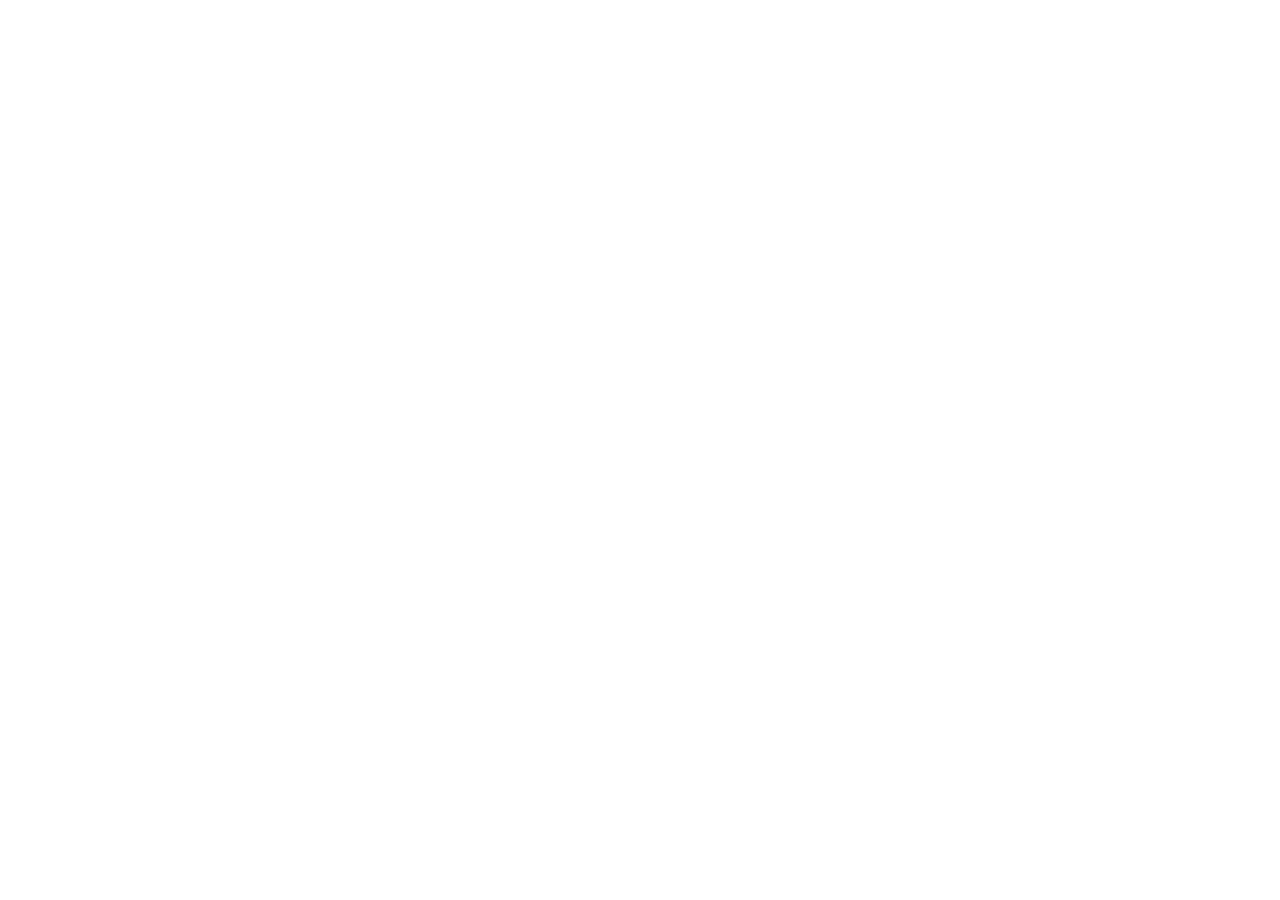
==== commit e517ffa5: "Update index.html" ====
--- a/gracias/index.html
+++ b/gracias/index.html
@@ -1,21 +1,20 @@
 <!DOCTYPE html>
-<!-- saved from url=(0039)https://thank-you-page-gold.vercel.app/ -->
-<html lang="es"><head><meta http-equiv="Content-Type" content="text/html; charset=UTF-8">
-    
-    <meta name="viewport" content="width=device-width, initial-scale=1.0">
-    <title>Gracias | Sistema Café</title>
-    <script type="module" crossorigin="" src="./assets/index.js"></script>
-    <link rel="stylesheet" crossorigin="" href="./assets/index.css">
-  <style id="atlite-style">
-            html, body, p, span, li, div, article, section {
-                font-size: 13px !important;
-                line-height: 140% !important;
-                font-family: inherit, sans-serif !important;
-            }
-        </style></head>
-  <body style="">
-    <div id="root"><div class="min-h-screen selection:bg-gold/30 selection:text-gold-light"><header class="relative pt-20 pb-16 md:pt-32 md:pb-24 overflow-hidden"><div class="absolute top-0 left-1/2 -translate-x-1/2 w-full max-w-4xl h-96 bg-gold/5 blur-[120px] rounded-full pointer-events-none"></div><div class="container mx-auto px-6 relative z-10 text-center"><div style="opacity: 1; transform: none;"><div class="inline-flex items-center gap-2 px-4 py-1.5 rounded-full bg-gold/10 border border-gold/20 text-gold-light text-sm font-medium mb-8"><svg xmlns="http://www.w3.org/2000/svg" width="24" height="24" viewBox="0 0 24 24" fill="none" stroke="currentColor" stroke-width="2" stroke-linecap="round" stroke-linejoin="round" class="lucide lucide-shield-check w-4 h-4" aria-hidden="true"><path d="M20 13c0 5-3.5 7.5-7.66 8.95a1 1 0 0 1-.67-.01C7.5 20.5 4 18 4 13V6a1 1 0 0 1 1-1c2 0 4.5-1.2 6.24-2.72a1.17 1.17 0 0 1 1.52 0C14.51 3.81 17 5 19 5a1 1 0 0 1 1 1z"></path><path d="m9 12 2 2 4-4"></path></svg>Pago procesado con éxito</div><h1 class="text-4xl md:text-6xl font-serif mb-6 leading-tight">¡Compra confirmada! <span class="text-gold-light">✅</span></h1><p class="text-xl md:text-2xl text-warm-white/80 mb-4 font-light max-w-2xl mx-auto">Tu acceso ya está en camino a tu email</p><p class="text-sm text-warm-white/50 mb-10">Si no lo ves en 5 minutos, revisa Spam/Promociones.</p><button class="gold-gradient text-dark font-bold px-8 py-4 rounded-full shadow-lg shadow-gold/20 hover:scale-105 transition-transform active:scale-95 flex items-center gap-2 mx-auto">Ver instrucciones de acceso<svg xmlns="http://www.w3.org/2000/svg" width="24" height="24" viewBox="0 0 24 24" fill="none" stroke="currentColor" stroke-width="2" stroke-linecap="round" stroke-linejoin="round" class="lucide lucide-arrow-right w-5 h-5" aria-hidden="true"><path d="M5 12h14"></path><path d="m12 5 7 7-7 7"></path></svg></button></div></div></header><main class="container mx-auto px-6 pb-24 space-y-20 max-w-4xl"><section class="text-center" style="opacity: 1;"><p class="text-lg md:text-xl text-warm-white/80 leading-relaxed italic font-serif">“Gracias por tu compra. Acabas de dar un paso importante: convertir tu café en una herramienta estratégica para tu enfoque, energía estable y productividad sostenida. En unos minutos recibirás tu acceso en el correo. Abajo tienes las instrucciones claras para entrar sin complicaciones.”</p></section><section id="acceso"><div class="bg-dark-card card-border rounded-2xl p-6 md:p-8 shadow-2xl "><h2 class="text-2xl md:text-3xl font-serif text-gold-light mb-6 flex items-center gap-3"><svg xmlns="http://www.w3.org/2000/svg" width="24" height="24" viewBox="0 0 24 24" fill="none" stroke="currentColor" stroke-width="2" stroke-linecap="round" stroke-linejoin="round" class="lucide lucide-external-link w-6 h-6" aria-hidden="true"><path d="M15 3h6v6"></path><path d="M10 14 21 3"></path><path d="M18 13v6a2 2 0 0 1-2 2H5a2 2 0 0 1-2-2V8a2 2 0 0 1 2-2h6"></path></svg>Cómo acceder a tu compra (Hotmart)</h2><div class="space-y-6 mb-10"><div class="flex gap-4"><div class="flex-shrink-0 w-8 h-8 rounded-full bg-gold/10 border border-gold/30 flex items-center justify-center text-gold font-bold text-sm">1</div><p class="text-warm-white/80 pt-1">Abre tu email y busca “Hotmart” / “Compra aprobada”.</p></div><div class="flex gap-4"><div class="flex-shrink-0 w-8 h-8 rounded-full bg-gold/10 border border-gold/30 flex items-center justify-center text-gold font-bold text-sm">2</div><p class="text-warm-white/80 pt-1">Haz clic en el botón “Acceder al producto” dentro del correo.</p></div><div class="flex gap-4"><div class="flex-shrink-0 w-8 h-8 rounded-full bg-gold/10 border border-gold/30 flex items-center justify-center text-gold font-bold text-sm">3</div><p class="text-warm-white/80 pt-1">Si te pide contraseña y no la tienes, usa “Olvidé mi contraseña”.</p></div><div class="flex gap-4"><div class="flex-shrink-0 w-8 h-8 rounded-full bg-gold/10 border border-gold/30 flex items-center justify-center text-gold font-bold text-sm">4</div><p class="text-warm-white/80 pt-1">Dentro de la plataforma encontrarás los PDFs listos para descargar.</p></div></div><div class="flex flex-col sm:flex-row gap-4"><a href="https://hotmart.com/" target="_blank" rel="noopener noreferrer" class="flex-1 bg-white/5 hover:bg-white/10 border border-white/10 py-4 rounded-xl text-center font-medium transition-colors flex items-center justify-center gap-2">Ir a Hotmart<svg xmlns="http://www.w3.org/2000/svg" width="24" height="24" viewBox="0 0 24 24" fill="none" stroke="currentColor" stroke-width="2" stroke-linecap="round" stroke-linejoin="round" class="lucide lucide-external-link w-4 h-4 opacity-50" aria-hidden="true"><path d="M15 3h6v6"></path><path d="M10 14 21 3"></path><path d="M18 13v6a2 2 0 0 1-2 2H5a2 2 0 0 1-2-2V8a2 2 0 0 1 2-2h6"></path></svg></a><a href="https://hotmart.com/es/support" target="_blank" rel="noopener noreferrer" class="flex-1 bg-white/5 hover:bg-white/10 border border-white/10 py-4 rounded-xl text-center font-medium transition-colors flex items-center justify-center gap-2">Buscar mi compra<svg xmlns="http://www.w3.org/2000/svg" width="24" height="24" viewBox="0 0 24 24" fill="none" stroke="currentColor" stroke-width="2" stroke-linecap="round" stroke-linejoin="round" class="lucide lucide-circle-question-mark w-4 h-4 opacity-50" aria-hidden="true"><circle cx="12" cy="12" r="10"></circle><path d="M9.09 9a3 3 0 0 1 5.83 1c0 2-3 3-3 3"></path><path d="M12 17h.01"></path></svg></a></div></div></section><section><h2 class="text-2xl md:text-3xl font-serif text-gold-light mb-6 text-center">Lo que recibirás</h2><div class="grid gap-4"><div class="flex items-center justify-between p-5 rounded-xl bg-white/5 border border-white/5" style="opacity: 0; transform: translateX(-20px);"><div class="flex items-center gap-4"><svg xmlns="http://www.w3.org/2000/svg" width="24" height="24" viewBox="0 0 24 24" fill="none" stroke="currentColor" stroke-width="2" stroke-linecap="round" stroke-linejoin="round" class="lucide lucide-circle-check w-6 h-6 text-gold" aria-hidden="true"><circle cx="12" cy="12" r="10"></circle><path d="m9 12 2 2 4-4"></path></svg><div><h4 class="font-medium">Sistema Café – Alto Rendimiento</h4><span class="text-xs text-warm-white/40 uppercase tracking-widest">PDF Principal</span></div></div><svg xmlns="http://www.w3.org/2000/svg" width="24" height="24" viewBox="0 0 24 24" fill="none" stroke="currentColor" stroke-width="2" stroke-linecap="round" stroke-linejoin="round" class="lucide lucide-download w-5 h-5 text-warm-white/20" aria-hidden="true"><path d="M12 15V3"></path><path d="M21 15v4a2 2 0 0 1-2 2H5a2 2 0 0 1-2-2v-4"></path><path d="m7 10 5 5 5-5"></path></svg></div><div class="flex items-center justify-between p-5 rounded-xl bg-white/5 border border-white/5" style="opacity: 0; transform: translateX(-20px);"><div class="flex items-center gap-4"><svg xmlns="http://www.w3.org/2000/svg" width="24" height="24" viewBox="0 0 24 24" fill="none" stroke="currentColor" stroke-width="2" stroke-linecap="round" stroke-linejoin="round" class="lucide lucide-circle-check w-6 h-6 text-gold" aria-hidden="true"><circle cx="12" cy="12" r="10"></circle><path d="m9 12 2 2 4-4"></path></svg><div><h4 class="font-medium">El Método Anti-Bajones</h4><span class="text-xs text-warm-white/40 uppercase tracking-widest">Order Bump</span></div></div><svg xmlns="http://www.w3.org/2000/svg" width="24" height="24" viewBox="0 0 24 24" fill="none" stroke="currentColor" stroke-width="2" stroke-linecap="round" stroke-linejoin="round" class="lucide lucide-download w-5 h-5 text-warm-white/20" aria-hidden="true"><path d="M12 15V3"></path><path d="M21 15v4a2 2 0 0 1-2 2H5a2 2 0 0 1-2-2v-4"></path><path d="m7 10 5 5 5-5"></path></svg></div><div class="flex items-center justify-between p-5 rounded-xl bg-white/5 border border-white/5" style="opacity: 0; transform: translateX(-20px);"><div class="flex items-center gap-4"><svg xmlns="http://www.w3.org/2000/svg" width="24" height="24" viewBox="0 0 24 24" fill="none" stroke="currentColor" stroke-width="2" stroke-linecap="round" stroke-linejoin="round" class="lucide lucide-circle-check w-6 h-6 text-gold" aria-hidden="true"><circle cx="12" cy="12" r="10"></circle><path d="m9 12 2 2 4-4"></path></svg><div><h4 class="font-medium">Maestría del Café Mental</h4><span class="text-xs text-warm-white/40 uppercase tracking-widest">Upsell 1</span></div></div><svg xmlns="http://www.w3.org/2000/svg" width="24" height="24" viewBox="0 0 24 24" fill="none" stroke="currentColor" stroke-width="2" stroke-linecap="round" stroke-linejoin="round" class="lucide lucide-download w-5 h-5 text-warm-white/20" aria-hidden="true"><path d="M12 15V3"></path><path d="M21 15v4a2 2 0 0 1-2 2H5a2 2 0 0 1-2-2v-4"></path><path d="m7 10 5 5 5-5"></path></svg></div><div class="flex items-center justify-between p-5 rounded-xl bg-white/5 border border-white/5" style="opacity: 0; transform: translateX(-20px);"><div class="flex items-center gap-4"><svg xmlns="http://www.w3.org/2000/svg" width="24" height="24" viewBox="0 0 24 24" fill="none" stroke="currentColor" stroke-width="2" stroke-linecap="round" stroke-linejoin="round" class="lucide lucide-circle-check w-6 h-6 text-gold" aria-hidden="true"><circle cx="12" cy="12" r="10"></circle><path d="m9 12 2 2 4-4"></path></svg><div><h4 class="font-medium">Protocolo Café Elite</h4><span class="text-xs text-warm-white/40 uppercase tracking-widest">Upsell 2</span></div></div><svg xmlns="http://www.w3.org/2000/svg" width="24" height="24" viewBox="0 0 24 24" fill="none" stroke="currentColor" stroke-width="2" stroke-linecap="round" stroke-linejoin="round" class="lucide lucide-download w-5 h-5 text-warm-white/20" aria-hidden="true"><path d="M12 15V3"></path><path d="M21 15v4a2 2 0 0 1-2 2H5a2 2 0 0 1-2-2v-4"></path><path d="m7 10 5 5 5-5"></path></svg></div></div><p class="mt-6 text-center text-sm text-warm-white/40 italic">“Tu compra puede incluir uno o más de estos materiales según lo que seleccionaste en el checkout.”</p></section><section><div class="bg-dark-card card-border rounded-2xl p-6 md:p-8 shadow-2xl border-gold/30 bg-gradient-to-br from-dark-card to-gold/5"><h2 class="text-2xl md:text-3xl font-serif text-gold-light mb-6 flex items-center gap-3"><svg xmlns="http://www.w3.org/2000/svg" width="24" height="24" viewBox="0 0 24 24" fill="none" stroke="currentColor" stroke-width="2" stroke-linecap="round" stroke-linejoin="round" class="lucide lucide-zap w-6 h-6 text-gold" aria-hidden="true"><path d="M4 14a1 1 0 0 1-.78-1.63l9.9-10.2a.5.5 0 0 1 .86.46l-1.92 6.02A1 1 0 0 0 13 10h7a1 1 0 0 1 .78 1.63l-9.9 10.2a.5.5 0 0 1-.86-.46l1.92-6.02A1 1 0 0 0 11 14z"></path></svg>Tu primer paso en 3 minutos</h2><div class="grid md:grid-cols-3 gap-8 mb-8"><div class="space-y-2"><span class="text-gold text-xs font-bold uppercase tracking-tighter">Paso 1</span><h4 class="text-lg font-serif">Descarga</h4><p class="text-sm text-warm-white/60 leading-relaxed">Descarga el PDF principal desde Hotmart.</p></div><div class="space-y-2"><span class="text-gold text-xs font-bold uppercase tracking-tighter">Paso 2</span><h4 class="text-lg font-serif">Lee</h4><p class="text-sm text-warm-white/60 leading-relaxed">Lee la sección ‘Inicio rápido’ (página 4).</p></div><div class="space-y-2"><span class="text-gold text-xs font-bold uppercase tracking-tighter">Paso 3</span><h4 class="text-lg font-serif">Aplica</h4><p class="text-sm text-warm-white/60 leading-relaxed">Aplica el primer ajuste hoy mismo.</p></div></div><div class="bg-gold/10 border border-gold/20 p-4 rounded-xl flex gap-4 items-start"><div class="bg-gold text-dark p-1 rounded-md mt-1"><svg xmlns="http://www.w3.org/2000/svg" width="24" height="24" viewBox="0 0 24 24" fill="none" stroke="currentColor" stroke-width="2" stroke-linecap="round" stroke-linejoin="round" class="lucide lucide-coffee w-4 h-4" aria-hidden="true"><path d="M10 2v2"></path><path d="M14 2v2"></path><path d="M16 8a1 1 0 0 1 1 1v8a4 4 0 0 1-4 4H7a4 4 0 0 1-4-4V9a1 1 0 0 1 1-1h14a4 4 0 1 1 0 8h-1"></path><path d="M6 2v2"></path></svg></div><div><span class="font-bold text-gold-light text-sm">Tip:</span><p class="text-sm text-warm-white/80">Hazlo simple: una mejora por día es mejor que un cambio radical que no puedas mantener.</p></div></div></div></section><section><h2 class="text-2xl md:text-3xl font-serif text-gold-light mb-6 text-center">Preguntas Frecuentes</h2><div class="space-y-2"><div class="border-b border-white/5 last:border-0"><button class="w-full py-5 flex justify-between items-center text-left hover:text-gold transition-colors"><span class="font-medium pr-4">No encuentro el email, ¿qué hago?</span><svg xmlns="http://www.w3.org/2000/svg" width="24" height="24" viewBox="0 0 24 24" fill="none" stroke="currentColor" stroke-width="2" stroke-linecap="round" stroke-linejoin="round" class="lucide lucide-chevron-down w-5 h-5 transition-transform duration-300" aria-hidden="true"><path d="m6 9 6 6 6-6"></path></svg></button></div><div class="border-b border-white/5 last:border-0"><button class="w-full py-5 flex justify-between items-center text-left hover:text-gold transition-colors"><span class="font-medium pr-4">¿Cómo accedo si olvidé mi contraseña?</span><svg xmlns="http://www.w3.org/2000/svg" width="24" height="24" viewBox="0 0 24 24" fill="none" stroke="currentColor" stroke-width="2" stroke-linecap="round" stroke-linejoin="round" class="lucide lucide-chevron-down w-5 h-5 transition-transform duration-300" aria-hidden="true"><path d="m6 9 6 6 6-6"></path></svg></button></div><div class="border-b border-white/5 last:border-0"><button class="w-full py-5 flex justify-between items-center text-left hover:text-gold transition-colors"><span class="font-medium pr-4">¿Dónde descargo los PDFs?</span><svg xmlns="http://www.w3.org/2000/svg" width="24" height="24" viewBox="0 0 24 24" fill="none" stroke="currentColor" stroke-width="2" stroke-linecap="round" stroke-linejoin="round" class="lucide lucide-chevron-down w-5 h-5 transition-transform duration-300" aria-hidden="true"><path d="m6 9 6 6 6-6"></path></svg></button></div></div></section><section><div class="bg-dark-card card-border rounded-2xl p-6 md:p-8 shadow-2xl "><div class="text-center mb-8"><h2 class="text-2xl md:text-3xl font-serif text-gold-light mb-6 ">¿Necesitas ayuda?</h2><p class="text-warm-white/60">Escríbenos y te respondemos lo antes posible.</p></div><form class="space-y-4"><div class="grid sm:grid-cols-2 gap-4"><div class="space-y-2"><label class="text-xs uppercase tracking-widest text-warm-white/40 ml-1">Nombre</label><input required="" placeholder="Tu nombre" class="w-full bg-white/5 border border-white/10 rounded-xl px-4 py-3 focus:outline-none focus:border-gold/50 transition-colors" type="text"></div><div class="space-y-2"><label class="text-xs uppercase tracking-widest text-warm-white/40 ml-1">Email</label><input required="" placeholder="tu@email.com" class="w-full bg-white/5 border border-white/10 rounded-xl px-4 py-3 focus:outline-none focus:border-gold/50 transition-colors" type="email"></div></div><div class="space-y-2"><label class="text-xs uppercase tracking-widest text-warm-white/40 ml-1">Mensaje</label><textarea required="" rows="4" placeholder="¿En qué podemos ayudarte?" class="w-full bg-white/5 border border-white/10 rounded-xl px-4 py-3 focus:outline-none focus:border-gold/50 transition-colors resize-none"></textarea></div><button class="w-full bg-gold hover:bg-gold-light text-dark font-bold py-4 rounded-xl transition-all disabled:opacity-50 flex items-center justify-center gap-2">Enviar mensaje<svg xmlns="http://www.w3.org/2000/svg" width="24" height="24" viewBox="0 0 24 24" fill="none" stroke="currentColor" stroke-width="2" stroke-linecap="round" stroke-linejoin="round" class="lucide lucide-message-square w-5 h-5" aria-hidden="true"><path d="M22 17a2 2 0 0 1-2 2H6.828a2 2 0 0 0-1.414.586l-2.202 2.202A.71.71 0 0 1 2 21.286V5a2 2 0 0 1 2-2h16a2 2 0 0 1 2 2z"></path></svg></button><p class="text-center text-xs text-warm-white/30 pt-2">O escríbenos directamente a: <span class="text-gold/60">soporte@tudominio.com</span></p></form></div></section></main><footer class="bg-dark-card border-t border-white/5 py-12"><div class="container mx-auto px-6 text-center space-y-6"><div class="flex items-center justify-center gap-2 text-gold/40 mb-4"><svg xmlns="http://www.w3.org/2000/svg" width="24" height="24" viewBox="0 0 24 24" fill="none" stroke="currentColor" stroke-width="2" stroke-linecap="round" stroke-linejoin="round" class="lucide lucide-shield-check w-5 h-5" aria-hidden="true"><path d="M20 13c0 5-3.5 7.5-7.66 8.95a1 1 0 0 1-.67-.01C7.5 20.5 4 18 4 13V6a1 1 0 0 1 1-1c2 0 4.5-1.2 6.24-2.72a1.17 1.17 0 0 1 1.52 0C14.51 3.81 17 5 19 5a1 1 0 0 1 1 1z"></path><path d="m9 12 2 2 4-4"></path></svg><span class="text-xs uppercase tracking-[0.2em] font-medium">Compra 100% Segura</span></div><p class="text-xs text-warm-white/30 max-w-xl mx-auto leading-relaxed">Este contenido es educativo. Los resultados dependen de hábitos y consistencia. Hotmart es el procesador de pagos y no garantiza resultados específicos.</p><div class="flex justify-center gap-8 text-xs font-medium text-warm-white/40"><a href="https://thank-you-page-gold.vercel.app/#" class="hover:text-gold transition-colors">Política de Privacidad</a><a href="https://thank-you-page-gold.vercel.app/#" class="hover:text-gold transition-colors">Términos de Uso</a></div><p class="text-[10px] text-warm-white/20 pt-4">© 2026 Sistema Café. Todos los derechos reservados.</p></div></footer></div></div>
-  
+<html>
+<head>
+<meta charset="UTF-8">
+<title>Redirigiendo...</title>
 
+<meta http-equiv="refresh" content="0; url=https://gracias-pagina.vercel.app/">
 
-</body></html>+<script>
+window.location.href = "https://gracias-pagina.vercel.app/";
+</script>
+
+</head>
+
+<body>
+
+<p>Redirigiendo a tu página de acceso...</p>
+
+</body>
+</html>
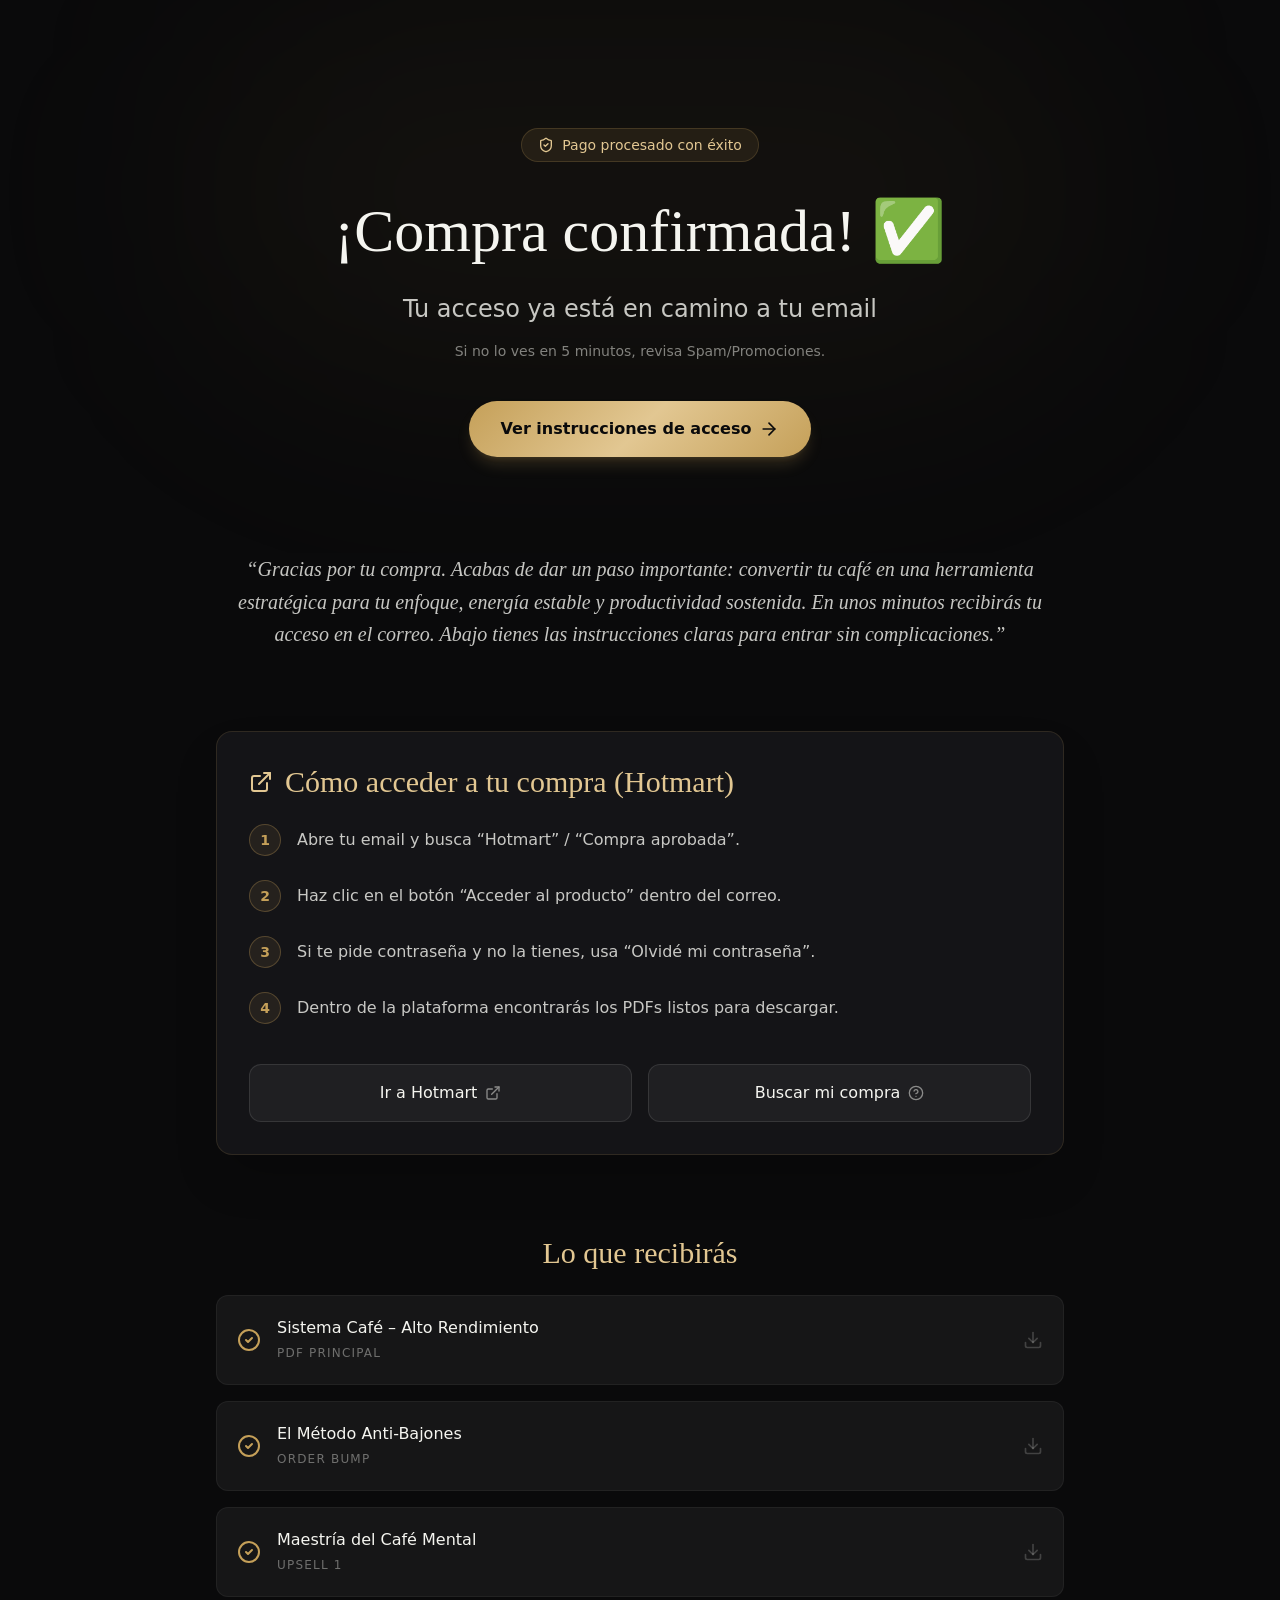
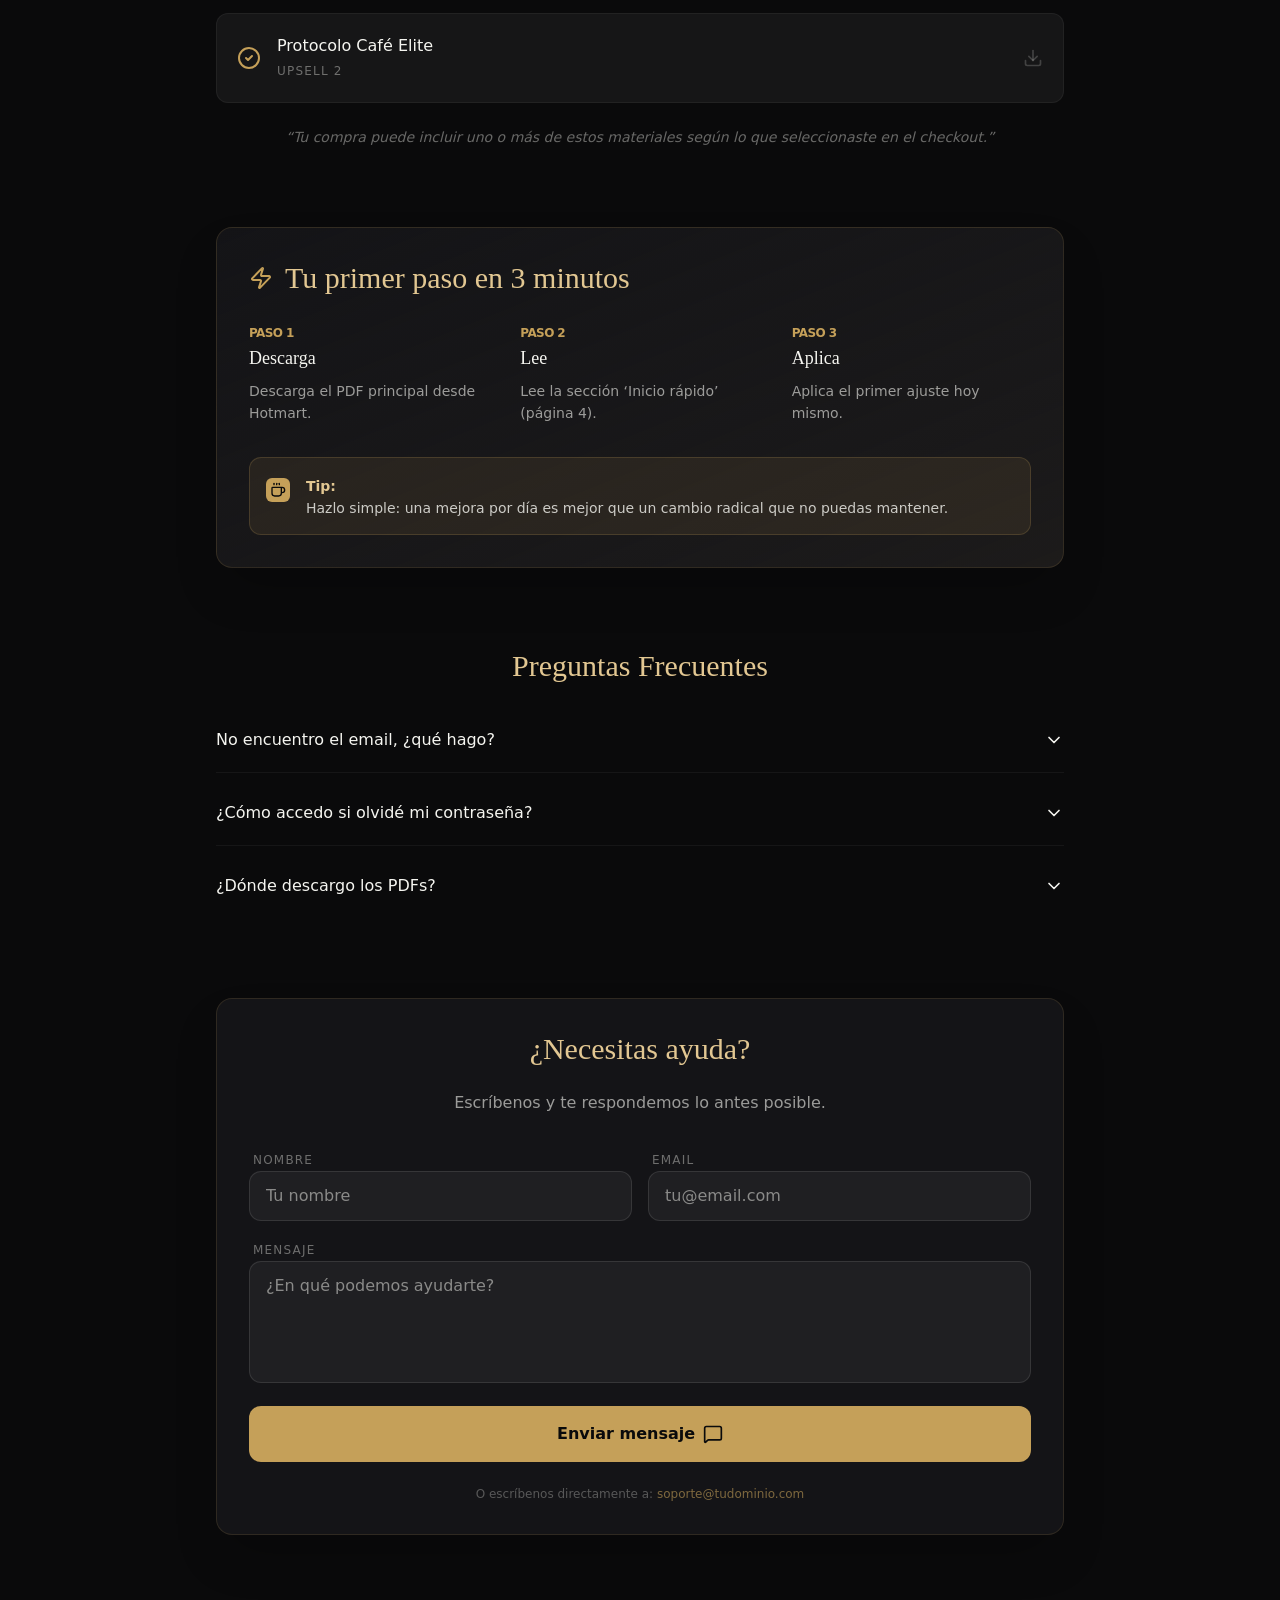
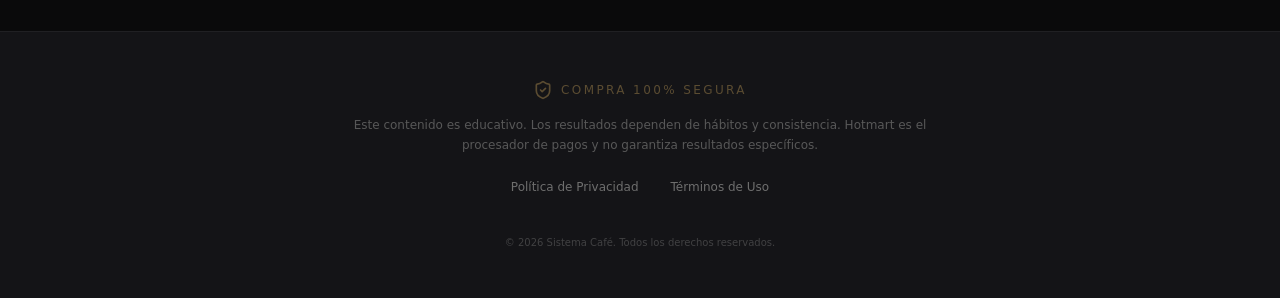
==== commit 3bfcbeb0: "Update index.html" ====
--- a/gracias/index.html
+++ b/gracias/index.html
@@ -1,20 +1,19 @@
 <!DOCTYPE html>
-<html>
+<html lang="es">
 <head>
 <meta charset="UTF-8">
-<title>Redirigiendo...</title>
+<meta name="viewport" content="width=device-width, initial-scale=1.0">
+<title>Gracias – Sistema Café</title>
 
-<meta http-equiv="refresh" content="0; url=https://gracias-pagina.vercel.app/">
-
-<script>
-window.location.href = "https://gracias-pagina.vercel.app/";
-</script>
+<link rel="stylesheet" href="./assets/index.css">
 
 </head>
 
 <body>
 
-<p>Redirigiendo a tu página de acceso...</p>
+<div id="root"></div>
+
+<script type="module" src="./assets/index.js"></script>
 
 </body>
 </html>
--- a/gracias/assets/index.css
+++ b/gracias/assets/index.css
@@ -0,0 +1 @@
+/*! tailwindcss v4.2.1 | MIT License | https://tailwindcss.com */@layer properties{@supports (((-webkit-hyphens:none)) and (not (margin-trim:inline))) or ((-moz-orient:inline) and (not (color:rgb(from red r g b)))){*,:before,:after,::backdrop{--tw-translate-x:0;--tw-translate-y:0;--tw-translate-z:0;--tw-space-y-reverse:0;--tw-border-style:solid;--tw-gradient-position:initial;--tw-gradient-from:#0000;--tw-gradient-via:#0000;--tw-gradient-to:#0000;--tw-gradient-stops:initial;--tw-gradient-via-stops:initial;--tw-gradient-from-position:0%;--tw-gradient-via-position:50%;--tw-gradient-to-position:100%;--tw-leading:initial;--tw-font-weight:initial;--tw-tracking:initial;--tw-shadow:0 0 #0000;--tw-shadow-color:initial;--tw-shadow-alpha:100%;--tw-inset-shadow:0 0 #0000;--tw-inset-shadow-color:initial;--tw-inset-shadow-alpha:100%;--tw-ring-color:initial;--tw-ring-shadow:0 0 #0000;--tw-inset-ring-color:initial;--tw-inset-ring-shadow:0 0 #0000;--tw-ring-inset:initial;--tw-ring-offset-width:0px;--tw-ring-offset-color:#fff;--tw-ring-offset-shadow:0 0 #0000;--tw-blur:initial;--tw-brightness:initial;--tw-contrast:initial;--tw-grayscale:initial;--tw-hue-rotate:initial;--tw-invert:initial;--tw-opacity:initial;--tw-saturate:initial;--tw-sepia:initial;--tw-drop-shadow:initial;--tw-drop-shadow-color:initial;--tw-drop-shadow-alpha:100%;--tw-drop-shadow-size:initial;--tw-backdrop-blur:initial;--tw-backdrop-brightness:initial;--tw-backdrop-contrast:initial;--tw-backdrop-grayscale:initial;--tw-backdrop-hue-rotate:initial;--tw-backdrop-invert:initial;--tw-backdrop-opacity:initial;--tw-backdrop-saturate:initial;--tw-backdrop-sepia:initial;--tw-duration:initial;--tw-scale-x:1;--tw-scale-y:1;--tw-scale-z:1}}}@layer theme{:root,:host{--font-sans:"ui-sans-serif", "system-ui", "-apple-system", "BlinkMacSystemFont", "Segoe UI", "Roboto", "Helvetica Neue", "Arial", "Noto Sans", sans-serif;--font-serif:"ui-serif", "Georgia", "Cambria", "Times New Roman", "Times", serif;--font-mono:ui-monospace, SFMono-Regular, Menlo, Monaco, Consolas, "Liberation Mono", "Courier New", monospace;--color-white:#fff;--spacing:.25rem;--container-xl:36rem;--container-2xl:42rem;--container-4xl:56rem;--text-xs:.75rem;--text-xs--line-height:calc(1 / .75);--text-sm:.875rem;--text-sm--line-height:calc(1.25 / .875);--text-lg:1.125rem;--text-lg--line-height:calc(1.75 / 1.125);--text-xl:1.25rem;--text-xl--line-height:calc(1.75 / 1.25);--text-2xl:1.5rem;--text-2xl--line-height:calc(2 / 1.5);--text-3xl:1.875rem;--text-3xl--line-height: 1.2 ;--text-4xl:2.25rem;--text-4xl--line-height:calc(2.5 / 2.25);--text-6xl:3.75rem;--text-6xl--line-height:1;--font-weight-light:300;--font-weight-medium:500;--font-weight-bold:700;--tracking-tighter:-.05em;--tracking-widest:.1em;--leading-tight:1.25;--leading-relaxed:1.625;--radius-md:.375rem;--radius-xl:.75rem;--radius-2xl:1rem;--blur-xl:24px;--default-transition-duration:.15s;--default-transition-timing-function:cubic-bezier(.4, 0, .2, 1);--default-font-family:var(--font-sans);--default-mono-font-family:var(--font-mono);--color-gold:#c5a059;--color-gold-light:#e2c792;--color-dark:#0a0a0b;--color-dark-card:#141417;--color-warm-white:#f5f5f0}}@layer base{*,:after,:before,::backdrop{box-sizing:border-box;border:0 solid;margin:0;padding:0}::file-selector-button{box-sizing:border-box;border:0 solid;margin:0;padding:0}html,:host{-webkit-text-size-adjust:100%;-moz-tab-size:4;tab-size:4;line-height:1.5;font-family:var(--default-font-family,ui-sans-serif, system-ui, sans-serif, "Apple Color Emoji", "Segoe UI Emoji", "Segoe UI Symbol", "Noto Color Emoji");font-feature-settings:var(--default-font-feature-settings,normal);font-variation-settings:var(--default-font-variation-settings,normal);-webkit-tap-highlight-color:transparent}hr{height:0;color:inherit;border-top-width:1px}abbr:where([title]){-webkit-text-decoration:underline dotted;text-decoration:underline dotted}h1,h2,h3,h4,h5,h6{font-size:inherit;font-weight:inherit}a{color:inherit;-webkit-text-decoration:inherit;text-decoration:inherit}b,strong{font-weight:bolder}code,kbd,samp,pre{font-family:var(--default-mono-font-family,ui-monospace, SFMono-Regular, Menlo, Monaco, Consolas, "Liberation Mono", "Courier New", monospace);font-feature-settings:var(--default-mono-font-feature-settings,normal);font-variation-settings:var(--default-mono-font-variation-settings,normal);font-size:1em}small{font-size:80%}sub,sup{vertical-align:baseline;font-size:75%;line-height:0;position:relative}sub{bottom:-.25em}sup{top:-.5em}table{text-indent:0;border-color:inherit;border-collapse:collapse}:-moz-focusring{outline:auto}progress{vertical-align:baseline}summary{display:list-item}ol,ul,menu{list-style:none}img,svg,video,canvas,audio,iframe,embed,object{vertical-align:middle;display:block}img,video{max-width:100%;height:auto}button,input,select,optgroup,textarea{font:inherit;font-feature-settings:inherit;font-variation-settings:inherit;letter-spacing:inherit;color:inherit;opacity:1;background-color:#0000;border-radius:0}::file-selector-button{font:inherit;font-feature-settings:inherit;font-variation-settings:inherit;letter-spacing:inherit;color:inherit;opacity:1;background-color:#0000;border-radius:0}:where(select:is([multiple],[size])) optgroup{font-weight:bolder}:where(select:is([multiple],[size])) optgroup option{padding-inline-start:20px}::file-selector-button{margin-inline-end:4px}::placeholder{opacity:1}@supports (not ((-webkit-appearance:-apple-pay-button))) or (contain-intrinsic-size:1px){::placeholder{color:currentColor}@supports (color:color-mix(in lab,red,red)){::placeholder{color:color-mix(in oklab,currentcolor 50%,transparent)}}}textarea{resize:vertical}::-webkit-search-decoration{-webkit-appearance:none}::-webkit-date-and-time-value{min-height:1lh;text-align:inherit}::-webkit-datetime-edit{display:inline-flex}::-webkit-datetime-edit-fields-wrapper{padding:0}::-webkit-datetime-edit{padding-block:0}::-webkit-datetime-edit-year-field{padding-block:0}::-webkit-datetime-edit-month-field{padding-block:0}::-webkit-datetime-edit-day-field{padding-block:0}::-webkit-datetime-edit-hour-field{padding-block:0}::-webkit-datetime-edit-minute-field{padding-block:0}::-webkit-datetime-edit-second-field{padding-block:0}::-webkit-datetime-edit-millisecond-field{padding-block:0}::-webkit-datetime-edit-meridiem-field{padding-block:0}::-webkit-calendar-picker-indicator{line-height:1}:-moz-ui-invalid{box-shadow:none}button,input:where([type=button],[type=reset],[type=submit]){-webkit-appearance:button;-moz-appearance:button;appearance:button}::file-selector-button{-webkit-appearance:button;-moz-appearance:button;appearance:button}::-webkit-inner-spin-button{height:auto}::-webkit-outer-spin-button{height:auto}[hidden]:where(:not([hidden=until-found])){display:none!important}body{background-color:var(--color-dark);font-family:var(--font-sans);color:var(--color-warm-white);-webkit-font-smoothing:antialiased;-moz-osx-font-smoothing:grayscale}}@layer components;@layer utilities{.pointer-events-none{pointer-events:none}.absolute{position:absolute}.fixed{position:fixed}.relative{position:relative}.top-0{top:calc(var(--spacing) * 0)}.right-0{right:calc(var(--spacing) * 0)}.bottom-0{bottom:calc(var(--spacing) * 0)}.left-0{left:calc(var(--spacing) * 0)}.left-1\/2{left:50%}.z-10{z-index:10}.z-50{z-index:50}.container{width:100%}@media(min-width:40rem){.container{max-width:40rem}}@media(min-width:48rem){.container{max-width:48rem}}@media(min-width:64rem){.container{max-width:64rem}}@media(min-width:80rem){.container{max-width:80rem}}@media(min-width:96rem){.container{max-width:96rem}}.mx-auto{margin-inline:auto}.mt-1{margin-top:calc(var(--spacing) * 1)}.mt-6{margin-top:calc(var(--spacing) * 6)}.mb-2{margin-bottom:calc(var(--spacing) * 2)}.mb-4{margin-bottom:calc(var(--spacing) * 4)}.mb-6{margin-bottom:calc(var(--spacing) * 6)}.mb-8{margin-bottom:calc(var(--spacing) * 8)}.mb-10{margin-bottom:calc(var(--spacing) * 10)}.ml-1{margin-left:calc(var(--spacing) * 1)}.flex{display:flex}.grid{display:grid}.inline-flex{display:inline-flex}.h-4{height:calc(var(--spacing) * 4)}.h-5{height:calc(var(--spacing) * 5)}.h-6{height:calc(var(--spacing) * 6)}.h-8{height:calc(var(--spacing) * 8)}.h-16{height:calc(var(--spacing) * 16)}.h-96{height:calc(var(--spacing) * 96)}.min-h-screen{min-height:100vh}.w-4{width:calc(var(--spacing) * 4)}.w-5{width:calc(var(--spacing) * 5)}.w-6{width:calc(var(--spacing) * 6)}.w-8{width:calc(var(--spacing) * 8)}.w-16{width:calc(var(--spacing) * 16)}.w-full{width:100%}.max-w-2xl{max-width:var(--container-2xl)}.max-w-4xl{max-width:var(--container-4xl)}.max-w-xl{max-width:var(--container-xl)}.flex-1{flex:1}.flex-shrink-0{flex-shrink:0}.-translate-x-1\/2{--tw-translate-x: -50% ;translate:var(--tw-translate-x) var(--tw-translate-y)}.rotate-180{rotate:180deg}.resize-none{resize:none}.flex-col{flex-direction:column}.items-center{align-items:center}.items-start{align-items:flex-start}.justify-between{justify-content:space-between}.justify-center{justify-content:center}.gap-2{gap:calc(var(--spacing) * 2)}.gap-3{gap:calc(var(--spacing) * 3)}.gap-4{gap:calc(var(--spacing) * 4)}.gap-8{gap:calc(var(--spacing) * 8)}:where(.space-y-2>:not(:last-child)){--tw-space-y-reverse:0;margin-block-start:calc(calc(var(--spacing) * 2) * var(--tw-space-y-reverse));margin-block-end:calc(calc(var(--spacing) * 2) * calc(1 - var(--tw-space-y-reverse)))}:where(.space-y-4>:not(:last-child)){--tw-space-y-reverse:0;margin-block-start:calc(calc(var(--spacing) * 4) * var(--tw-space-y-reverse));margin-block-end:calc(calc(var(--spacing) * 4) * calc(1 - var(--tw-space-y-reverse)))}:where(.space-y-6>:not(:last-child)){--tw-space-y-reverse:0;margin-block-start:calc(calc(var(--spacing) * 6) * var(--tw-space-y-reverse));margin-block-end:calc(calc(var(--spacing) * 6) * calc(1 - var(--tw-space-y-reverse)))}:where(.space-y-20>:not(:last-child)){--tw-space-y-reverse:0;margin-block-start:calc(calc(var(--spacing) * 20) * var(--tw-space-y-reverse));margin-block-end:calc(calc(var(--spacing) * 20) * calc(1 - var(--tw-space-y-reverse)))}.overflow-hidden{overflow:hidden}.rounded-2xl{border-radius:var(--radius-2xl)}.rounded-full{border-radius:3.40282e38px}.rounded-md{border-radius:var(--radius-md)}.rounded-xl{border-radius:var(--radius-xl)}.border{border-style:var(--tw-border-style);border-width:1px}.border-t{border-top-style:var(--tw-border-style);border-top-width:1px}.border-b{border-bottom-style:var(--tw-border-style);border-bottom-width:1px}.border-gold\/20{border-color:#c5a05933}@supports (color:color-mix(in lab,red,red)){.border-gold\/20{border-color:color-mix(in oklab,var(--color-gold) 20%,transparent)}}.border-gold\/30{border-color:#c5a0594d}@supports (color:color-mix(in lab,red,red)){.border-gold\/30{border-color:color-mix(in oklab,var(--color-gold) 30%,transparent)}}.border-white\/5{border-color:#ffffff0d}@supports (color:color-mix(in lab,red,red)){.border-white\/5{border-color:color-mix(in oklab,var(--color-white) 5%,transparent)}}.border-white\/10{border-color:#ffffff1a}@supports (color:color-mix(in lab,red,red)){.border-white\/10{border-color:color-mix(in oklab,var(--color-white) 10%,transparent)}}.bg-dark-card{background-color:var(--color-dark-card)}.bg-dark-card\/90{background-color:#141417e6}@supports (color:color-mix(in lab,red,red)){.bg-dark-card\/90{background-color:color-mix(in oklab,var(--color-dark-card) 90%,transparent)}}.bg-gold{background-color:var(--color-gold)}.bg-gold\/5{background-color:#c5a0590d}@supports (color:color-mix(in lab,red,red)){.bg-gold\/5{background-color:color-mix(in oklab,var(--color-gold) 5%,transparent)}}.bg-gold\/10{background-color:#c5a0591a}@supports (color:color-mix(in lab,red,red)){.bg-gold\/10{background-color:color-mix(in oklab,var(--color-gold) 10%,transparent)}}.bg-gold\/20{background-color:#c5a05933}@supports (color:color-mix(in lab,red,red)){.bg-gold\/20{background-color:color-mix(in oklab,var(--color-gold) 20%,transparent)}}.bg-white\/5{background-color:#ffffff0d}@supports (color:color-mix(in lab,red,red)){.bg-white\/5{background-color:color-mix(in oklab,var(--color-white) 5%,transparent)}}.bg-gradient-to-br{--tw-gradient-position:to bottom right in oklab;background-image:linear-gradient(var(--tw-gradient-stops))}.from-dark-card{--tw-gradient-from:var(--color-dark-card);--tw-gradient-stops:var(--tw-gradient-via-stops,var(--tw-gradient-position), var(--tw-gradient-from) var(--tw-gradient-from-position), var(--tw-gradient-to) var(--tw-gradient-to-position))}.to-gold\/5{--tw-gradient-to:#c5a0590d}@supports (color:color-mix(in lab,red,red)){.to-gold\/5{--tw-gradient-to:color-mix(in oklab, var(--color-gold) 5%, transparent)}}.to-gold\/5{--tw-gradient-stops:var(--tw-gradient-via-stops,var(--tw-gradient-position), var(--tw-gradient-from) var(--tw-gradient-from-position), var(--tw-gradient-to) var(--tw-gradient-to-position))}.p-1{padding:calc(var(--spacing) * 1)}.p-3{padding:calc(var(--spacing) * 3)}.p-4{padding:calc(var(--spacing) * 4)}.p-5{padding:calc(var(--spacing) * 5)}.p-6{padding:calc(var(--spacing) * 6)}.px-4{padding-inline:calc(var(--spacing) * 4)}.px-6{padding-inline:calc(var(--spacing) * 6)}.px-8{padding-inline:calc(var(--spacing) * 8)}.py-1\.5{padding-block:calc(var(--spacing) * 1.5)}.py-2\.5{padding-block:calc(var(--spacing) * 2.5)}.py-3{padding-block:calc(var(--spacing) * 3)}.py-4{padding-block:calc(var(--spacing) * 4)}.py-5{padding-block:calc(var(--spacing) * 5)}.py-10{padding-block:calc(var(--spacing) * 10)}.py-12{padding-block:calc(var(--spacing) * 12)}.pt-1{padding-top:calc(var(--spacing) * 1)}.pt-2{padding-top:calc(var(--spacing) * 2)}.pt-4{padding-top:calc(var(--spacing) * 4)}.pt-20{padding-top:calc(var(--spacing) * 20)}.pr-4{padding-right:calc(var(--spacing) * 4)}.pb-5{padding-bottom:calc(var(--spacing) * 5)}.pb-16{padding-bottom:calc(var(--spacing) * 16)}.pb-24{padding-bottom:calc(var(--spacing) * 24)}.pl-2{padding-left:calc(var(--spacing) * 2)}.text-center{text-align:center}.text-left{text-align:left}.font-serif{font-family:var(--font-serif)}.text-2xl{font-size:var(--text-2xl);line-height:var(--tw-leading,var(--text-2xl--line-height))}.text-4xl{font-size:var(--text-4xl);line-height:var(--tw-leading,var(--text-4xl--line-height))}.text-lg{font-size:var(--text-lg);line-height:var(--tw-leading,var(--text-lg--line-height))}.text-sm{font-size:var(--text-sm);line-height:var(--tw-leading,var(--text-sm--line-height))}.text-xl{font-size:var(--text-xl);line-height:var(--tw-leading,var(--text-xl--line-height))}.text-xs{font-size:var(--text-xs);line-height:var(--tw-leading,var(--text-xs--line-height))}.text-\[10px\]{font-size:10px}.leading-relaxed{--tw-leading:var(--leading-relaxed);line-height:var(--leading-relaxed)}.leading-tight{--tw-leading:var(--leading-tight);line-height:var(--leading-tight)}.font-bold{--tw-font-weight:var(--font-weight-bold);font-weight:var(--font-weight-bold)}.font-light{--tw-font-weight:var(--font-weight-light);font-weight:var(--font-weight-light)}.font-medium{--tw-font-weight:var(--font-weight-medium);font-weight:var(--font-weight-medium)}.tracking-\[0\.2em\]{--tw-tracking:.2em;letter-spacing:.2em}.tracking-tighter{--tw-tracking:var(--tracking-tighter);letter-spacing:var(--tracking-tighter)}.tracking-widest{--tw-tracking:var(--tracking-widest);letter-spacing:var(--tracking-widest)}.text-dark{color:var(--color-dark)}.text-gold{color:var(--color-gold)}.text-gold-light{color:var(--color-gold-light)}.text-gold\/40{color:#c5a05966}@supports (color:color-mix(in lab,red,red)){.text-gold\/40{color:color-mix(in oklab,var(--color-gold) 40%,transparent)}}.text-gold\/60{color:#c5a05999}@supports (color:color-mix(in lab,red,red)){.text-gold\/60{color:color-mix(in oklab,var(--color-gold) 60%,transparent)}}.text-warm-white\/20{color:#f5f5f033}@supports (color:color-mix(in lab,red,red)){.text-warm-white\/20{color:color-mix(in oklab,var(--color-warm-white) 20%,transparent)}}.text-warm-white\/30{color:#f5f5f04d}@supports (color:color-mix(in lab,red,red)){.text-warm-white\/30{color:color-mix(in oklab,var(--color-warm-white) 30%,transparent)}}.text-warm-white\/40{color:#f5f5f066}@supports (color:color-mix(in lab,red,red)){.text-warm-white\/40{color:color-mix(in oklab,var(--color-warm-white) 40%,transparent)}}.text-warm-white\/50{color:#f5f5f080}@supports (color:color-mix(in lab,red,red)){.text-warm-white\/50{color:color-mix(in oklab,var(--color-warm-white) 50%,transparent)}}.text-warm-white\/60{color:#f5f5f099}@supports (color:color-mix(in lab,red,red)){.text-warm-white\/60{color:color-mix(in oklab,var(--color-warm-white) 60%,transparent)}}.text-warm-white\/70{color:#f5f5f0b3}@supports (color:color-mix(in lab,red,red)){.text-warm-white\/70{color:color-mix(in oklab,var(--color-warm-white) 70%,transparent)}}.text-warm-white\/80{color:#f5f5f0cc}@supports (color:color-mix(in lab,red,red)){.text-warm-white\/80{color:color-mix(in oklab,var(--color-warm-white) 80%,transparent)}}.uppercase{text-transform:uppercase}.italic{font-style:italic}.opacity-50{opacity:.5}.shadow-2xl{--tw-shadow:0 25px 50px -12px var(--tw-shadow-color,#00000040);box-shadow:var(--tw-inset-shadow),var(--tw-inset-ring-shadow),var(--tw-ring-offset-shadow),var(--tw-ring-shadow),var(--tw-shadow)}.shadow-lg{--tw-shadow:0 10px 15px -3px var(--tw-shadow-color,#0000001a), 0 4px 6px -4px var(--tw-shadow-color,#0000001a);box-shadow:var(--tw-inset-shadow),var(--tw-inset-ring-shadow),var(--tw-ring-offset-shadow),var(--tw-ring-shadow),var(--tw-shadow)}.shadow-gold\/10{--tw-shadow-color:#c5a0591a}@supports (color:color-mix(in lab,red,red)){.shadow-gold\/10{--tw-shadow-color:color-mix(in oklab, color-mix(in oklab, var(--color-gold) 10%, transparent) var(--tw-shadow-alpha), transparent)}}.shadow-gold\/20{--tw-shadow-color:#c5a05933}@supports (color:color-mix(in lab,red,red)){.shadow-gold\/20{--tw-shadow-color:color-mix(in oklab, color-mix(in oklab, var(--color-gold) 20%, transparent) var(--tw-shadow-alpha), transparent)}}.blur-\[120px\]{--tw-blur:blur(120px);filter:var(--tw-blur,) var(--tw-brightness,) var(--tw-contrast,) var(--tw-grayscale,) var(--tw-hue-rotate,) var(--tw-invert,) var(--tw-saturate,) var(--tw-sepia,) var(--tw-drop-shadow,)}.backdrop-blur-xl{--tw-backdrop-blur:blur(var(--blur-xl));-webkit-backdrop-filter:var(--tw-backdrop-blur,) var(--tw-backdrop-brightness,) var(--tw-backdrop-contrast,) var(--tw-backdrop-grayscale,) var(--tw-backdrop-hue-rotate,) var(--tw-backdrop-invert,) var(--tw-backdrop-opacity,) var(--tw-backdrop-saturate,) var(--tw-backdrop-sepia,);backdrop-filter:var(--tw-backdrop-blur,) var(--tw-backdrop-brightness,) var(--tw-backdrop-contrast,) var(--tw-backdrop-grayscale,) var(--tw-backdrop-hue-rotate,) var(--tw-backdrop-invert,) var(--tw-backdrop-opacity,) var(--tw-backdrop-saturate,) var(--tw-backdrop-sepia,)}.transition{transition-property:color,background-color,border-color,outline-color,text-decoration-color,fill,stroke,--tw-gradient-from,--tw-gradient-via,--tw-gradient-to,opacity,box-shadow,transform,translate,scale,rotate,filter,-webkit-backdrop-filter,backdrop-filter,display,content-visibility,overlay,pointer-events;transition-timing-function:var(--tw-ease,var(--default-transition-timing-function));transition-duration:var(--tw-duration,var(--default-transition-duration))}.transition-all{transition-property:all;transition-timing-function:var(--tw-ease,var(--default-transition-timing-function));transition-duration:var(--tw-duration,var(--default-transition-duration))}.transition-colors{transition-property:color,background-color,border-color,outline-color,text-decoration-color,fill,stroke,--tw-gradient-from,--tw-gradient-via,--tw-gradient-to;transition-timing-function:var(--tw-ease,var(--default-transition-timing-function));transition-duration:var(--tw-duration,var(--default-transition-duration))}.transition-transform{transition-property:transform,translate,scale,rotate;transition-timing-function:var(--tw-ease,var(--default-transition-timing-function));transition-duration:var(--tw-duration,var(--default-transition-duration))}.duration-300{--tw-duration:.3s;transition-duration:.3s}.selection\:bg-gold\/30 ::selection{background-color:#c5a0594d}@supports (color:color-mix(in lab,red,red)){.selection\:bg-gold\/30 ::selection{background-color:color-mix(in oklab,var(--color-gold) 30%,transparent)}}.selection\:bg-gold\/30::selection{background-color:#c5a0594d}@supports (color:color-mix(in lab,red,red)){.selection\:bg-gold\/30::selection{background-color:color-mix(in oklab,var(--color-gold) 30%,transparent)}}.selection\:text-gold-light ::selection{color:var(--color-gold-light)}.selection\:text-gold-light::selection{color:var(--color-gold-light)}.last\:border-0:last-child{border-style:var(--tw-border-style);border-width:0}@media(hover:hover){.hover\:scale-105:hover{--tw-scale-x:105%;--tw-scale-y:105%;--tw-scale-z:105%;scale:var(--tw-scale-x) var(--tw-scale-y)}.hover\:bg-gold-light:hover{background-color:var(--color-gold-light)}.hover\:bg-white\/10:hover{background-color:#ffffff1a}@supports (color:color-mix(in lab,red,red)){.hover\:bg-white\/10:hover{background-color:color-mix(in oklab,var(--color-white) 10%,transparent)}}.hover\:text-gold:hover{color:var(--color-gold)}.hover\:underline:hover{text-decoration-line:underline}}.focus\:border-gold\/50:focus{border-color:#c5a05980}@supports (color:color-mix(in lab,red,red)){.focus\:border-gold\/50:focus{border-color:color-mix(in oklab,var(--color-gold) 50%,transparent)}}.focus\:outline-none:focus{--tw-outline-style:none;outline-style:none}.active\:scale-95:active{--tw-scale-x:95%;--tw-scale-y:95%;--tw-scale-z:95%;scale:var(--tw-scale-x) var(--tw-scale-y)}.disabled\:opacity-50:disabled{opacity:.5}@media(min-width:40rem){.sm\:grid-cols-2{grid-template-columns:repeat(2,minmax(0,1fr))}.sm\:flex-row{flex-direction:row}}@media(min-width:48rem){.md\:hidden{display:none}.md\:grid-cols-3{grid-template-columns:repeat(3,minmax(0,1fr))}.md\:p-8{padding:calc(var(--spacing) * 8)}.md\:pt-32{padding-top:calc(var(--spacing) * 32)}.md\:pb-24{padding-bottom:calc(var(--spacing) * 24)}.md\:text-2xl{font-size:var(--text-2xl);line-height:var(--tw-leading,var(--text-2xl--line-height))}.md\:text-3xl{font-size:var(--text-3xl);line-height:var(--tw-leading,var(--text-3xl--line-height))}.md\:text-6xl{font-size:var(--text-6xl);line-height:var(--tw-leading,var(--text-6xl--line-height))}.md\:text-xl{font-size:var(--text-xl);line-height:var(--tw-leading,var(--text-xl--line-height))}}.gold-gradient{background:linear-gradient(135deg,#c5a059,#e2c792,#c5a059)}.text-gold-gradient{color:#0000;background-image:linear-gradient(135deg,#c5a059,#e2c792);-webkit-background-clip:text;background-clip:text}.card-border{border:1px solid #c5a05926}}@property --tw-translate-x{syntax:"*";inherits:false;initial-value:0}@property --tw-translate-y{syntax:"*";inherits:false;initial-value:0}@property --tw-translate-z{syntax:"*";inherits:false;initial-value:0}@property --tw-space-y-reverse{syntax:"*";inherits:false;initial-value:0}@property --tw-border-style{syntax:"*";inherits:false;initial-value:solid}@property --tw-gradient-position{syntax:"*";inherits:false}@property --tw-gradient-from{syntax:"<color>";inherits:false;initial-value:#0000}@property --tw-gradient-via{syntax:"<color>";inherits:false;initial-value:#0000}@property --tw-gradient-to{syntax:"<color>";inherits:false;initial-value:#0000}@property --tw-gradient-stops{syntax:"*";inherits:false}@property --tw-gradient-via-stops{syntax:"*";inherits:false}@property --tw-gradient-from-position{syntax:"<length-percentage>";inherits:false;initial-value:0%}@property --tw-gradient-via-position{syntax:"<length-percentage>";inherits:false;initial-value:50%}@property --tw-gradient-to-position{syntax:"<length-percentage>";inherits:false;initial-value:100%}@property --tw-leading{syntax:"*";inherits:false}@property --tw-font-weight{syntax:"*";inherits:false}@property --tw-tracking{syntax:"*";inherits:false}@property --tw-shadow{syntax:"*";inherits:false;initial-value:0 0 #0000}@property --tw-shadow-color{syntax:"*";inherits:false}@property --tw-shadow-alpha{syntax:"<percentage>";inherits:false;initial-value:100%}@property --tw-inset-shadow{syntax:"*";inherits:false;initial-value:0 0 #0000}@property --tw-inset-shadow-color{syntax:"*";inherits:false}@property --tw-inset-shadow-alpha{syntax:"<percentage>";inherits:false;initial-value:100%}@property --tw-ring-color{syntax:"*";inherits:false}@property --tw-ring-shadow{syntax:"*";inherits:false;initial-value:0 0 #0000}@property --tw-inset-ring-color{syntax:"*";inherits:false}@property --tw-inset-ring-shadow{syntax:"*";inherits:false;initial-value:0 0 #0000}@property --tw-ring-inset{syntax:"*";inherits:false}@property --tw-ring-offset-width{syntax:"<length>";inherits:false;initial-value:0}@property --tw-ring-offset-color{syntax:"*";inherits:false;initial-value:#fff}@property --tw-ring-offset-shadow{syntax:"*";inherits:false;initial-value:0 0 #0000}@property --tw-blur{syntax:"*";inherits:false}@property --tw-brightness{syntax:"*";inherits:false}@property --tw-contrast{syntax:"*";inherits:false}@property --tw-grayscale{syntax:"*";inherits:false}@property --tw-hue-rotate{syntax:"*";inherits:false}@property --tw-invert{syntax:"*";inherits:false}@property --tw-opacity{syntax:"*";inherits:false}@property --tw-saturate{syntax:"*";inherits:false}@property --tw-sepia{syntax:"*";inherits:false}@property --tw-drop-shadow{syntax:"*";inherits:false}@property --tw-drop-shadow-color{syntax:"*";inherits:false}@property --tw-drop-shadow-alpha{syntax:"<percentage>";inherits:false;initial-value:100%}@property --tw-drop-shadow-size{syntax:"*";inherits:false}@property --tw-backdrop-blur{syntax:"*";inherits:false}@property --tw-backdrop-brightness{syntax:"*";inherits:false}@property --tw-backdrop-contrast{syntax:"*";inherits:false}@property --tw-backdrop-grayscale{syntax:"*";inherits:false}@property --tw-backdrop-hue-rotate{syntax:"*";inherits:false}@property --tw-backdrop-invert{syntax:"*";inherits:false}@property --tw-backdrop-opacity{syntax:"*";inherits:false}@property --tw-backdrop-saturate{syntax:"*";inherits:false}@property --tw-backdrop-sepia{syntax:"*";inherits:false}@property --tw-duration{syntax:"*";inherits:false}@property --tw-scale-x{syntax:"*";inherits:false;initial-value:1}@property --tw-scale-y{syntax:"*";inherits:false;initial-value:1}@property --tw-scale-z{syntax:"*";inherits:false;initial-value:1}
